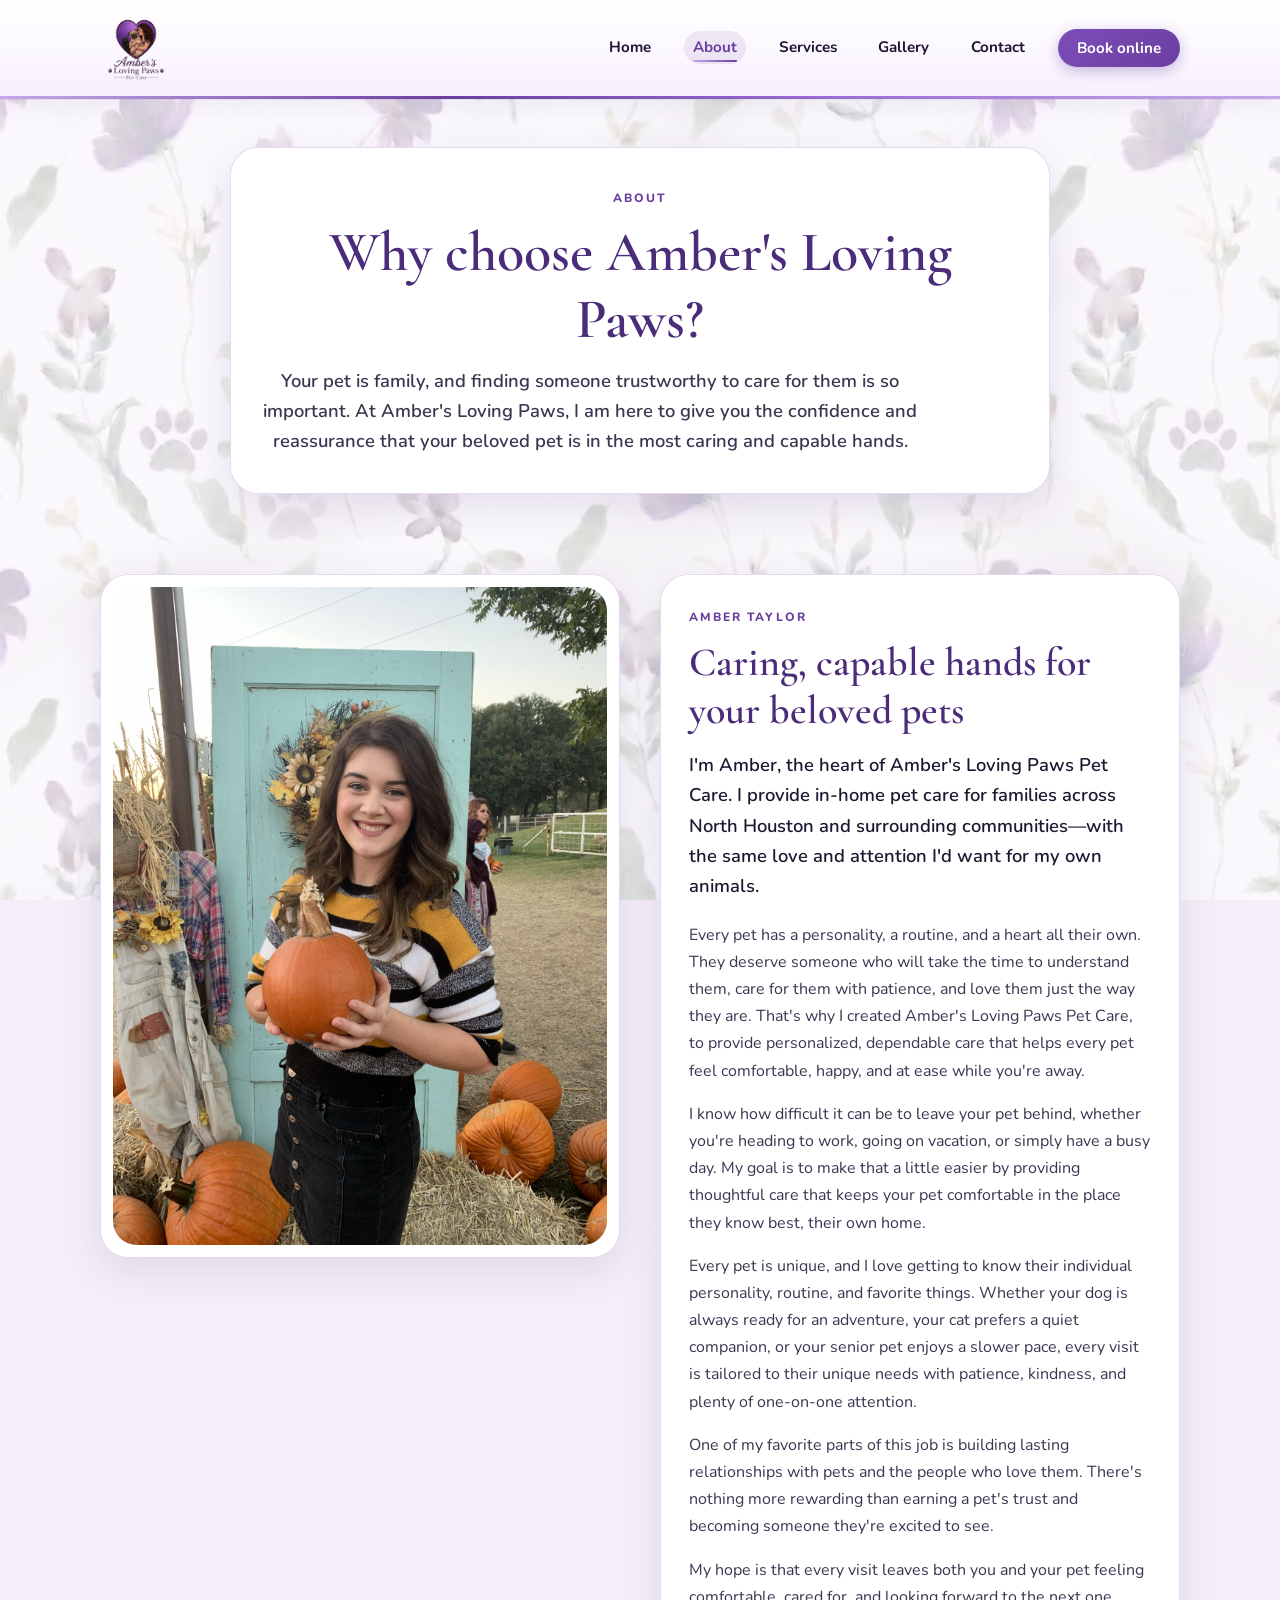
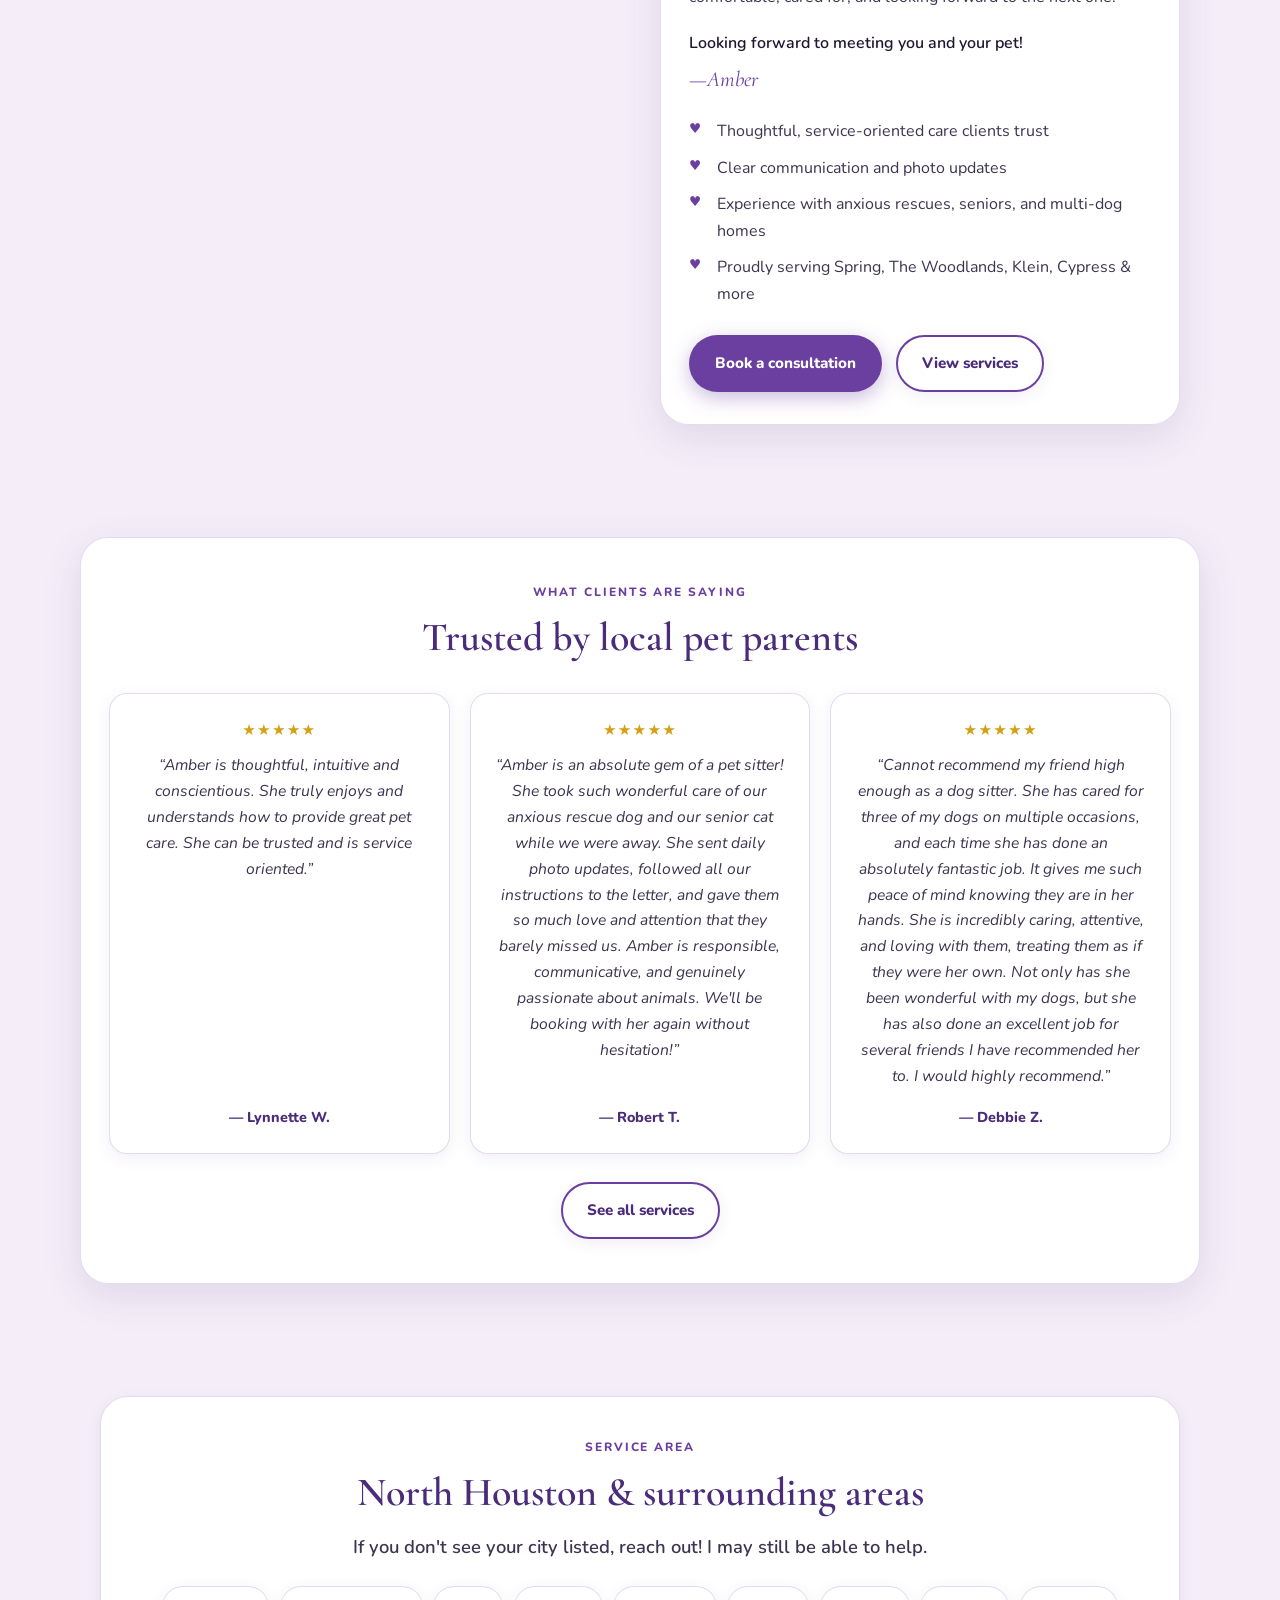
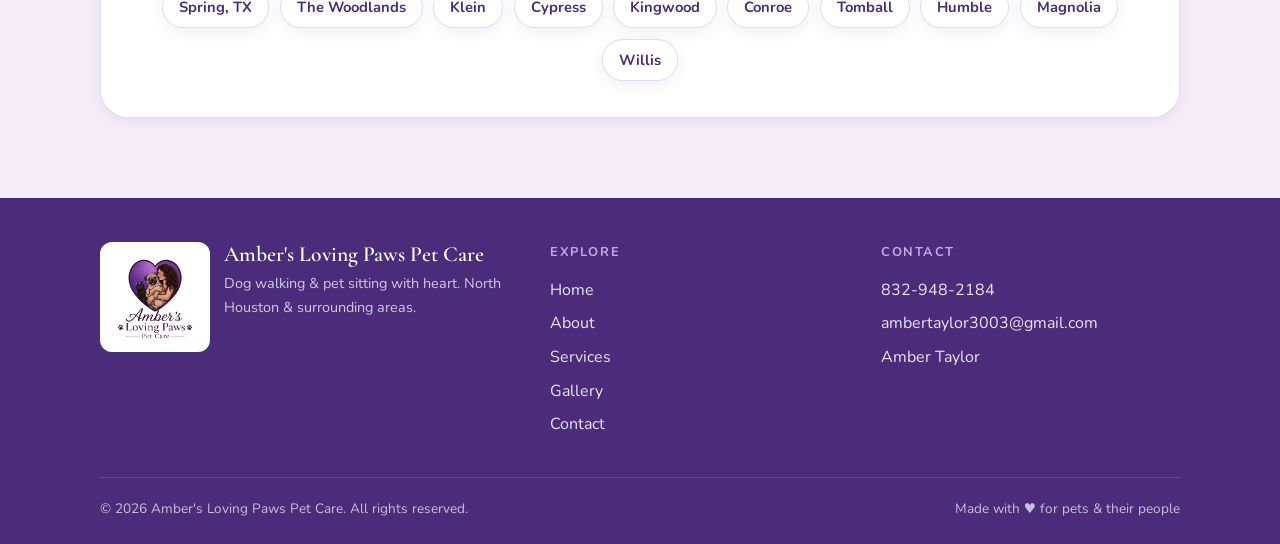
==== about.html @ 98b27b13 "move site to root" ====
<!DOCTYPE html>
<html lang="en">
  <head>
    <meta charset="UTF-8" />
    <meta name="viewport" content="width=device-width, initial-scale=1" />
    <title>About | Amber's Loving Paws Pet Care</title>
    <meta name="description" content="Meet Amber Taylor of Amber's Loving Paws Pet Care." />
    <link rel="preconnect" href="https://fonts.googleapis.com" />
    <link rel="preconnect" href="https://fonts.gstatic.com" crossorigin />
    <link href="https://fonts.googleapis.com/css2?family=Cormorant+Garamond:ital,wght@0,500;0,600;1,500&family=Nunito:wght@400;600;700;800&display=swap" rel="stylesheet" />
    <link rel="stylesheet" href="css/styles.css" />
    <link rel="icon" href="assets/logo-main.png" type="image/png" />
  </head>
  <body data-page="about">
    <div id="site-header"></div>
    <main id="page-root">
      <div class="container" style="padding:4rem 1rem;text-align:center">Loading…</div>
    </main>
    <div id="site-footer"></div>
    <script src="js/site-data.js"></script>
    <script src="js/site.js"></script>
  </body>
</html>
---- css/styles.css ----
/* Amber's Loving Paws — brand styles */
:root {
  --purple-deep: #4a2c7a;
  --purple: #6b3fa0;
  --purple-mid: #7c4db8;
  --purple-soft: #9b6dd4;
  --lilac: #c4a8e8;
  --lavender: #e8ddf5;
  --cream: #faf7fc;
  --white: #ffffff;
  --text: #1f1630;
  --text-muted: #3d3450;
  --border: rgba(107, 63, 160, 0.18);
  --shadow: 0 12px 40px rgba(74, 44, 122, 0.12);
  --shadow-sm: 0 4px 16px rgba(74, 44, 122, 0.08);
  --radius: 18px;
  --radius-lg: 28px;
  --font-display: "Cormorant Garamond", Georgia, serif;
  --font-body: "Nunito", system-ui, sans-serif;
  --max: 1120px;
  --header-h: 78px;
}

*,
*::before,
*::after {
  box-sizing: border-box;
  margin: 0;
  padding: 0;
}

html {
  scroll-behavior: smooth;
}

body {
  font-family: var(--font-body);
  color: var(--text);
  background-color: #f5eef8;
  background-image: url("../assets/floral-bg.jpg");
  background-size: cover;
  background-repeat: no-repeat;
  background-attachment: fixed;
  background-position: center center;
  line-height: 1.65;
  min-height: 100vh;
}

/* Strong white wash so purple type stays readable on floral */
body::before {
  content: "";
  position: fixed;
  inset: 0;
  background: rgba(255, 255, 255, 0.78);
  z-index: -1;
  pointer-events: none;
}

img {
  max-width: 100%;
  height: auto;
  display: block;
}

a {
  color: var(--purple);
  text-decoration: none;
  transition: color 0.2s ease;
}

a:hover {
  color: var(--purple-deep);
}

/* —— Header —— */
.site-header {
  position: sticky;
  top: 0;
  z-index: 100;
  background: linear-gradient(
    180deg,
    #ffffff 0%,
    #fbf7ff 55%,
    #f6effc 100%
  );
  border-bottom: none;
  box-shadow:
    0 1px 0 rgba(107, 63, 160, 0.08),
    0 8px 24px rgba(74, 44, 122, 0.07);
}

/* Soft purple accent line under header */
.site-header::after {
  content: "";
  display: block;
  height: 3px;
  background: linear-gradient(
    90deg,
    var(--lilac) 0%,
    var(--purple) 35%,
    var(--purple-soft) 65%,
    var(--lilac) 100%
  );
}

.header-inner {
  max-width: var(--max);
  margin: 0 auto;
  padding: 0.75rem 1.25rem;
  display: flex;
  align-items: center;
  justify-content: space-between;
  gap: 1rem;
  min-height: var(--header-h);
}

.logo-link {
  display: flex;
  align-items: center;
  gap: 0.75rem;
  color: var(--purple-deep);
  flex-shrink: 0;
}

.logo-link img,
.logo-header {
  width: auto;
  height: 72px;
  max-width: min(240px, 46vw);
  object-fit: contain;
  border-radius: 0;
  background: transparent;
  box-shadow: none;
}

.logo-text {
  display: none; /* full logo includes brand name */
}

.footer-brand img {
  width: auto !important;
  height: auto !important;
  max-width: 110px !important;
  max-height: 110px !important;
  border-radius: 12px !important;
  background: #ffffff !important;
  padding: 0.45rem !important;
  object-fit: contain;
}

.hero-card img {
  width: min(100%, 340px) !important;
  border-radius: 0 !important;
  background: transparent !important;
}

.logo-text strong {
  font-family: var(--font-display);
  font-size: 1.35rem;
  font-weight: 600;
  letter-spacing: 0.01em;
}

.logo-text span {
  font-size: 0.7rem;
  font-weight: 600;
  letter-spacing: 0.12em;
  text-transform: uppercase;
  color: var(--purple-soft);
}

.nav-toggle {
  display: none;
  background: none;
  border: 2px solid var(--purple);
  color: var(--purple);
  border-radius: 10px;
  padding: 0.4rem 0.65rem;
  font-size: 1.25rem;
  cursor: pointer;
  line-height: 1;
}

.nav-list {
  display: flex;
  align-items: center;
  gap: 0.25rem 1.5rem;
  list-style: none;
}

.nav-list a {
  font-weight: 700;
  font-size: 0.95rem;
  color: var(--text);
  padding: 0.4rem 0.55rem;
  position: relative;
  border-radius: 999px;
  transition: color 0.2s ease, background 0.2s ease;
}

.nav-list a:hover {
  color: var(--purple);
  background: rgba(107, 63, 160, 0.08);
}

.nav-list a.active {
  color: var(--purple);
  background: rgba(107, 63, 160, 0.1);
}

.nav-list a.active::after {
  content: "";
  position: absolute;
  left: 0.55rem;
  right: 0.55rem;
  bottom: 0.15rem;
  height: 2px;
  background: linear-gradient(90deg, var(--lilac), var(--purple));
  border-radius: 2px;
}

.nav-cta {
  background: linear-gradient(135deg, var(--purple-mid), var(--purple)) !important;
  color: var(--white) !important;
  padding: 0.55rem 1.2rem !important;
  border-radius: 999px;
  box-shadow: 0 4px 14px rgba(107, 63, 160, 0.35);
  transition: transform 0.15s ease, box-shadow 0.2s ease, background 0.2s ease !important;
}

.nav-cta:hover {
  background: linear-gradient(135deg, var(--purple), var(--purple-deep)) !important;
  color: var(--white) !important;
  transform: translateY(-1px);
  box-shadow: 0 6px 18px rgba(107, 63, 160, 0.4);
}

.nav-cta::after {
  display: none !important;
}

/* —— Layout —— */
main {
  overflow-x: hidden;
}

.container {
  max-width: var(--max);
  margin: 0 auto;
  padding: 0 1.25rem;
}

.section {
  padding: 4rem 0;
}

.section-tight {
  padding: 3rem 0;
}

.section-label {
  display: inline-block;
  font-size: 0.75rem;
  font-weight: 800;
  letter-spacing: 0.16em;
  text-transform: uppercase;
  color: var(--purple);
  margin-bottom: 0.65rem;
}

h1,
h2,
h3 {
  font-family: var(--font-display);
  font-weight: 600;
  line-height: 1.2;
  color: var(--purple-deep);
}

h1 {
  font-size: clamp(2.25rem, 5vw, 3.5rem);
}

h2 {
  font-size: clamp(1.85rem, 3.5vw, 2.5rem);
  margin-bottom: 1rem;
}

h3 {
  font-size: 1.4rem;
  margin-bottom: 0.5rem;
}

.lead {
  font-size: 1.15rem;
  color: var(--text-muted);
  max-width: 36em;
  font-weight: 600;
}

/* Solid white panels for any free-floating text */
.section > .container.text-center {
  background: #ffffff;
  border: 1px solid var(--border);
  border-radius: var(--radius-lg);
  padding: 2.5rem 1.75rem 2.75rem;
  box-shadow: var(--shadow);
}

.page-hero .container {
  background: #ffffff;
  border: 1px solid var(--border);
  border-radius: var(--radius-lg);
  padding: 2.25rem 1.75rem;
  box-shadow: var(--shadow);
  max-width: 820px;
}

.text-center {
  text-align: center;
}

.text-center .lead {
  margin-left: auto;
  margin-right: auto;
}

/* —— Buttons —— */
.btn {
  display: inline-flex;
  align-items: center;
  justify-content: center;
  gap: 0.45rem;
  font-family: var(--font-body);
  font-weight: 800;
  font-size: 0.95rem;
  padding: 0.85rem 1.5rem;
  border-radius: 999px;
  border: 2px solid transparent;
  cursor: pointer;
  transition: transform 0.15s ease, box-shadow 0.2s ease, background 0.2s ease;
  text-decoration: none;
}

.btn:hover {
  transform: translateY(-2px);
}

.btn-primary {
  background: var(--purple);
  color: var(--white);
  box-shadow: 0 6px 20px rgba(107, 63, 160, 0.35);
}

.btn-primary:hover {
  background: var(--purple-deep);
  color: var(--white);
}

.btn-secondary {
  background: #ffffff;
  color: var(--purple-deep);
  border-color: var(--purple);
  box-shadow: var(--shadow-sm);
}

.btn-secondary:hover {
  background: var(--lavender);
  color: var(--purple-deep);
}

.btn-row {
  display: flex;
  flex-wrap: wrap;
  gap: 0.85rem;
  margin-top: 1.75rem;
}

/* —— Hero —— */
.hero {
  padding: 3.5rem 0 4rem;
}

.hero-grid {
  display: grid;
  grid-template-columns: 1.05fr 0.95fr;
  gap: 2.5rem;
  align-items: center;
}

.hero-copy {
  background: #ffffff;
  border: 1px solid var(--border);
  border-radius: var(--radius-lg);
  padding: 2rem 2rem 2.15rem;
  box-shadow: var(--shadow);
}

.hero-badge {
  display: inline-flex;
  align-items: center;
  gap: 0.4rem;
  background: var(--lavender);
  color: var(--purple-deep);
  font-size: 0.8rem;
  font-weight: 800;
  letter-spacing: 0.06em;
  text-transform: uppercase;
  padding: 0.4rem 0.9rem;
  border-radius: 999px;
  margin-bottom: 1.1rem;
}

.hero h1 {
  margin-bottom: 1rem;
  color: var(--purple-deep);
}

.hero h1 em {
  font-style: italic;
  color: var(--purple);
}

.hero-copy .lead {
  color: var(--text);
}

.hero-card {
  background: #ffffff;
  border: 1px solid var(--border);
  border-radius: var(--radius-lg);
  padding: 1.25rem;
  box-shadow: var(--shadow);
  text-align: center;
}

.hero-card img {
  width: min(100%, 340px);
  margin: 0 auto;
  border-radius: 0;
  background: transparent;
}

.hero-card p {
  margin-top: 1rem;
  font-family: var(--font-display);
  font-size: 1.25rem;
  color: var(--purple);
  font-weight: 600;
}

/* —— Cards / grid —— */
.card-grid {
  display: grid;
  grid-template-columns: repeat(3, 1fr);
  gap: 1.5rem;
  margin-top: 2.25rem;
}

.card {
  background: #ffffff;
  border: 1px solid var(--border);
  border-radius: var(--radius);
  padding: 1.75rem 1.5rem;
  box-shadow: var(--shadow-sm);
  transition: transform 0.2s ease, box-shadow 0.2s ease;
}

.card:hover {
  transform: translateY(-4px);
  box-shadow: var(--shadow);
}

.card-icon {
  width: 52px;
  height: 52px;
  border-radius: 14px;
  background: var(--lavender);
  color: var(--purple);
  display: flex;
  align-items: center;
  justify-content: center;
  font-size: 1.5rem;
  margin-bottom: 1rem;
}

.card p {
  color: var(--text-muted);
  font-size: 0.98rem;
}

/* —— About band —— */
.split {
  display: grid;
  grid-template-columns: 1fr 1fr;
  gap: 2.5rem;
  align-items: center;
}

.split-visual {
  background: #ffffff;
  border-radius: var(--radius-lg);
  border: 1px solid var(--border);
  padding: 1.5rem;
  box-shadow: var(--shadow);
  text-align: center;
}

.split-visual img {
  max-width: 320px;
  margin: 0 auto;
}

.about-split {
  align-items: start;
}

.about-visual {
  padding: 0.75rem;
  overflow: hidden;
  position: sticky;
  top: 1.25rem;
}

.about-visual img {
  max-width: 100%;
  width: 100%;
  height: auto;
  display: block;
  border-radius: calc(var(--radius-lg) - 4px);
  object-fit: cover;
  aspect-ratio: 3 / 4;
}

.about-photo-wrap {
  display: none;
  margin: 0 0 1.25rem;
  border-radius: var(--radius-lg);
  overflow: hidden;
  border: 1px solid var(--border);
  box-shadow: var(--shadow-sm);
}

.about-photo {
  display: block;
  width: 100%;
  max-width: 420px;
  margin: 0 auto;
  height: auto;
  object-fit: cover;
  aspect-ratio: 3 / 4;
}

@media (max-width: 900px) {
  .about-visual {
    display: none;
    position: static;
  }

  .about-photo-wrap {
    display: block;
  }
}

.split-content {
  background: #ffffff;
  border: 1px solid var(--border);
  border-radius: var(--radius-lg);
  padding: 1.75rem 1.75rem 2rem;
  box-shadow: var(--shadow);
}

.split-content .lead {
  margin-bottom: 1.25rem;
  color: var(--text);
  font-weight: 600;
}

.about-story {
  margin: 0 0 1.25rem;
}

.about-story-p {
  margin: 0 0 1rem;
  color: var(--text-muted);
  line-height: 1.7;
}

.about-signoff {
  margin: 1.25rem 0 0.35rem;
  color: var(--text);
  font-weight: 600;
  line-height: 1.6;
}

.about-signature {
  margin: 0;
  font-family: var(--font-display);
  font-size: 1.35rem;
  font-style: italic;
  color: var(--purple);
}

.checklist {
  list-style: none;
  margin: 1.25rem 0 0;
}

.checklist li {
  position: relative;
  padding-left: 1.75rem;
  margin-bottom: 0.65rem;
  color: var(--text-muted);
}

.checklist li::before {
  content: "♥";
  position: absolute;
  left: 0;
  color: var(--purple);
  font-size: 0.85rem;
}

/* —— Services detail —— */
.service-list {
  display: grid;
  gap: 1.25rem;
  margin-top: 2rem;
}

.service-item {
  display: grid;
  grid-template-columns: auto 1fr auto;
  gap: 1.25rem;
  align-items: start;
  background: #ffffff;
  border: 1px solid var(--border);
  border-radius: var(--radius);
  padding: 1.5rem;
  box-shadow: var(--shadow-sm);
}

.service-item .num {
  width: 42px;
  height: 42px;
  border-radius: 50%;
  background: var(--purple);
  color: white;
  font-weight: 800;
  display: flex;
  align-items: center;
  justify-content: center;
  flex-shrink: 0;
}

.service-item p {
  color: var(--text-muted);
  margin-top: 0.25rem;
}

.service-tag {
  font-size: 0.75rem;
  font-weight: 800;
  text-transform: uppercase;
  letter-spacing: 0.08em;
  color: var(--purple);
  background: var(--lavender);
  padding: 0.35rem 0.7rem;
  border-radius: 999px;
  white-space: nowrap;
}

/* —— CTA band —— */
.cta-band {
  margin: 1rem 0 0;
  background: linear-gradient(135deg, var(--purple-deep), var(--purple-mid));
  color: white;
  border-radius: var(--radius-lg);
  padding: 2.75rem 2rem;
  text-align: center;
  box-shadow: var(--shadow);
}

.cta-band h2 {
  color: white;
  margin-bottom: 0.75rem;
}

.cta-band p {
  opacity: 0.92;
  max-width: 32em;
  margin: 0 auto 1.5rem;
}

.cta-band .btn-primary {
  background: white;
  color: var(--purple-deep);
  box-shadow: none;
}

.cta-band .btn-primary:hover {
  background: var(--lavender);
  color: var(--purple-deep);
}

.cta-band .btn-secondary {
  background: transparent;
  color: white;
  border-color: rgba(255, 255, 255, 0.7);
}

.cta-band .btn-secondary:hover {
  background: rgba(255, 255, 255, 0.12);
  color: white;
}

.cta-band .btn-row {
  justify-content: center;
}

/* —— Contact —— */
.contact-grid {
  display: grid;
  grid-template-columns: 1fr 1.1fr;
  gap: 2rem;
  margin-top: 2rem;
}

.contact-card {
  background: #ffffff;
  border: 1px solid var(--border);
  border-radius: var(--radius);
  padding: 1.75rem;
  box-shadow: var(--shadow-sm);
}

.contact-card h3 {
  margin-bottom: 1rem;
}

.contact-line {
  display: flex;
  gap: 0.85rem;
  align-items: flex-start;
  margin-bottom: 1.15rem;
}

.contact-line .icon {
  width: 40px;
  height: 40px;
  border-radius: 12px;
  background: var(--lavender);
  display: flex;
  align-items: center;
  justify-content: center;
  flex-shrink: 0;
  font-size: 1.1rem;
}

.contact-line strong {
  display: block;
  font-size: 0.8rem;
  text-transform: uppercase;
  letter-spacing: 0.08em;
  color: var(--purple);
  margin-bottom: 0.15rem;
}

.contact-line a,
.contact-line span {
  color: var(--text);
  font-weight: 600;
  word-break: break-word;
}

.contact-form label {
  display: block;
  font-weight: 700;
  font-size: 0.9rem;
  margin-bottom: 0.35rem;
  color: var(--purple-deep);
}

.contact-form .field {
  margin-bottom: 1rem;
}

.contact-form input,
.contact-form select,
.contact-form textarea {
  width: 100%;
  font-family: var(--font-body);
  font-size: 1rem;
  padding: 0.75rem 0.9rem;
  border: 1.5px solid var(--border);
  border-radius: 12px;
  background: var(--white);
  color: var(--text);
  transition: border-color 0.2s ease, box-shadow 0.2s ease;
}

.contact-form input:focus,
.contact-form select:focus,
.contact-form textarea:focus {
  outline: none;
  border-color: var(--purple);
  box-shadow: 0 0 0 3px rgba(107, 63, 160, 0.15);
}

.contact-form textarea {
  min-height: 130px;
  resize: vertical;
}

.form-note {
  font-size: 0.85rem;
  color: var(--text-muted);
  margin-top: 0.75rem;
}

.form-success {
  display: none;
  background: var(--lavender);
  border: 1px solid var(--border);
  border-radius: 12px;
  padding: 1rem;
  margin-top: 1rem;
  color: var(--purple-deep);
  font-weight: 600;
}

.form-success.show {
  display: block;
}

/* —— Page hero (inner pages) —— */
.page-hero {
  padding: 3rem 0 2rem;
  text-align: center;
}

.page-hero .lead {
  margin-top: 0.75rem;
}

/* —— Footer —— */
.site-footer {
  margin-top: 2rem;
  background: var(--purple-deep);
  color: rgba(255, 255, 255, 0.88);
  padding: 2.75rem 0 1.5rem;
}

.footer-grid {
  display: grid;
  grid-template-columns: 1.4fr 1fr 1fr;
  gap: 2rem;
  margin-bottom: 2rem;
}

.footer-brand {
  display: flex;
  gap: 0.85rem;
  align-items: flex-start;
}

.footer-brand img {
  width: auto;
  height: auto;
  max-width: 110px;
  max-height: 110px;
  border-radius: 12px;
  background: #ffffff;
  padding: 0.45rem;
  object-fit: contain;
}

.footer-brand h3 {
  color: white;
  font-size: 1.35rem;
  margin-bottom: 0.25rem;
}

.footer-brand p {
  font-size: 0.9rem;
  opacity: 0.85;
}

.site-footer h4 {
  font-family: var(--font-body);
  font-size: 0.8rem;
  text-transform: uppercase;
  letter-spacing: 0.12em;
  margin-bottom: 0.85rem;
  color: var(--lilac);
}

.site-footer ul {
  list-style: none;
}

.site-footer li {
  margin-bottom: 0.45rem;
}

.site-footer a {
  color: rgba(255, 255, 255, 0.88);
}

.site-footer a:hover {
  color: white;
}

.footer-bottom {
  border-top: 1px solid rgba(255, 255, 255, 0.15);
  padding-top: 1.25rem;
  display: flex;
  flex-wrap: wrap;
  justify-content: space-between;
  gap: 0.75rem;
  font-size: 0.85rem;
  opacity: 0.8;
}

/* —— Responsive —— */
@media (max-width: 900px) {
  .hero-grid,
  .split,
  .contact-grid,
  .footer-grid {
    grid-template-columns: 1fr;
  }

  .card-grid {
    grid-template-columns: 1fr;
  }

  .service-item {
    grid-template-columns: auto 1fr;
  }

  .service-tag {
    grid-column: 2;
  }

  .nav-toggle {
    display: block;
  }

  .nav-list {
    display: none;
    position: absolute;
    top: 100%;
    left: 0;
    right: 0;
    background: white;
    flex-direction: column;
    align-items: stretch;
    padding: 1rem 1.25rem 1.25rem;
    border-bottom: 1px solid var(--border);
    box-shadow: var(--shadow);
    gap: 0.25rem;
  }

  .nav-list.open {
    display: flex;
  }

  .nav-list a {
    padding: 0.75rem 0.5rem;
  }

  .nav-cta {
    text-align: center;
    margin-top: 0.35rem;
  }

  .site-header {
    position: sticky;
  }

  .header-inner {
    position: relative;
  }
}

@media (max-width: 520px) {
  .btn-row {
    flex-direction: column;
  }

  .btn {
    width: 100%;
  }

  .logo-text strong {
    font-size: 1.1rem;
  }
}

/* —— Pricing grid —— */
.price-grid {
  display: grid;
  grid-template-columns: repeat(auto-fill, minmax(240px, 1fr));
  gap: 1.25rem;
  margin-top: 2rem;
}

.price-grid-featured {
  grid-template-columns: repeat(4, 1fr);
  gap: 1.15rem;
}

@media (max-width: 1000px) {
  .price-grid-featured {
    grid-template-columns: repeat(2, 1fr);
  }
}

@media (max-width: 560px) {
  .price-grid-featured {
    grid-template-columns: 1fr;
  }
}

.price-card {
  background: #ffffff;
  border: 1px solid var(--border);
  border-radius: var(--radius);
  padding: 0 0 1.35rem;
  overflow: hidden;
  box-shadow: var(--shadow-sm);
  text-align: center;
  display: flex;
  flex-direction: column;
  gap: 0.45rem;
  transition: transform 0.2s ease, box-shadow 0.2s ease;
}

.price-card .service-photo {
  width: 100%;
  aspect-ratio: 4 / 3;
  object-fit: cover;
  display: block;
  background: var(--lavender);
}

.price-card-compact .service-photo {
  aspect-ratio: 16 / 10;
}

.price-card .emoji {
  display: none;
}

.price-card h3,
.price-card .price-block,
.price-card p,
.price-card .btn,
.price-card .service-chip {
  margin-left: 1.15rem;
  margin-right: 1.15rem;
}

.price-card:hover {
  transform: translateY(-4px);
  box-shadow: var(--shadow);
}

.price-card h3 {
  font-size: 1.2rem;
  margin: 0.95rem 1.15rem 0;
}

.price-card-compact h3 {
  font-size: 1.1rem;
}

/* Stacked price hierarchy: note → amount → unit */
.price-block {
  display: flex;
  flex-direction: column;
  align-items: center;
  gap: 0.1rem;
  margin: 0.15rem 1.15rem 0.25rem;
  line-height: 1.2;
}

.price-prefix {
  font-family: var(--font-body);
  font-size: 0.72rem;
  font-weight: 800;
  letter-spacing: 0.08em;
  text-transform: uppercase;
  color: var(--purple-soft);
}

.price-amount {
  font-family: var(--font-display);
  font-size: 2rem;
  font-weight: 600;
  color: var(--purple);
}

.price-block-solo .price-amount {
  font-size: 1.45rem;
  color: var(--purple-deep);
}

.price-unit {
  font-family: var(--font-body);
  font-size: 0.85rem;
  font-weight: 700;
  color: var(--text-muted);
}

.service-chip {
  display: inline-block;
  align-self: center;
  background: var(--lavender);
  color: var(--purple-deep);
  font-size: 0.72rem;
  font-weight: 800;
  letter-spacing: 0.04em;
  text-transform: uppercase;
  padding: 0.3rem 0.65rem;
  border-radius: 999px;
  margin-top: 0.15rem;
}

.price-card p {
  color: var(--text-muted);
  font-size: 0.9rem;
  flex-grow: 1;
  line-height: 1.55;
}

.price-card-compact p {
  font-size: 0.88rem;
  display: -webkit-box;
  -webkit-line-clamp: 3;
  -webkit-box-orient: vertical;
  overflow: hidden;
}

.price-card .btn {
  margin-top: 0.5rem;
  align-self: center;
}

.price-card-compact .btn {
  padding: 0.65rem 1.15rem;
  font-size: 0.88rem;
}

.price-card-detail p {
  font-size: 0.95rem;
  text-align: left;
}

/* �� Locations �� */
.city-grid {
  display: flex;
  flex-wrap: wrap;
  gap: 0.65rem;
  margin-top: 1.5rem;
  justify-content: center;
}

.city-chip {
  background: var(--white);
  border: 1.5px solid var(--border);
  color: var(--purple-deep);
  font-weight: 700;
  font-size: 0.92rem;
  padding: 0.5rem 1rem;
  border-radius: 999px;
  box-shadow: var(--shadow-sm);
}

.area-banner {
  background: #ffffff;
  border: 1px solid var(--border);
  border-radius: var(--radius-lg);
  padding: 2.25rem 1.75rem;
  box-shadow: var(--shadow-sm);
  text-align: center;
}

/* �� Process �� */
.process-grid {
  display: grid;
  grid-template-columns: repeat(5, 1fr);
  gap: 1.25rem;
  margin-top: 2rem;
}

.process-step {
  background: #ffffff;
  border: 1px solid var(--border);
  border-radius: var(--radius);
  padding: 1.5rem 1.15rem;
  box-shadow: var(--shadow-sm);
  position: relative;
}

.process-step .step-num {
  font-family: var(--font-display);
  font-size: 2rem;
  font-weight: 600;
  color: var(--lilac);
  line-height: 1;
  margin-bottom: 0.65rem;
}

/* �� Testimonials �� */
.review-grid {
  display: grid;
  grid-template-columns: repeat(3, 1fr);
  gap: 1.25rem;
  margin-top: 2rem;
}

.review-card {
  background: #ffffff;
  border: 1px solid var(--border);
  border-radius: var(--radius);
  padding: 1.5rem;
  box-shadow: var(--shadow-sm);
  display: flex;
  flex-direction: column;
}

.review-card blockquote {
  font-size: 0.98rem;
  color: var(--text-muted);
  font-style: italic;
  flex-grow: 1;
  margin-bottom: 1rem;
  quotes: none;
}

.review-card cite {
  font-style: normal;
  font-weight: 800;
  color: var(--purple-deep);
  font-size: 0.9rem;
}

.review-card .stars {
  color: #d4a017;
  letter-spacing: 0.08em;
  margin-bottom: 0.65rem;
  font-size: 0.95rem;
}

/* �� Gallery placeholders �� */
.gallery-grid {
  display: grid;
  grid-template-columns: repeat(3, 1fr);
  gap: 1rem;
  margin-top: 2rem;
}

.gallery-tile {
  aspect-ratio: 1;
  border-radius: var(--radius);
  background: linear-gradient(145deg, var(--lavender), var(--white));
  border: 1px solid var(--border);
  display: flex;
  align-items: center;
  justify-content: center;
  color: var(--purple);
  font-weight: 700;
  text-align: center;
  padding: 1rem;
  box-shadow: var(--shadow-sm);
  overflow: hidden;
}

.gallery-tile-photo {
  padding: 0;
  background: #ffffff;
}

.gallery-tile-photo img {
  width: 100%;
  height: 100%;
  object-fit: cover;
  display: block;
}

.blog-list {
  display: grid;
  gap: 1.25rem;
  margin-top: 2rem;
  max-width: 720px;
  margin-left: auto;
  margin-right: auto;
}

.blog-card {
  background: #ffffff;
  border: 1px solid var(--border);
  border-radius: var(--radius);
  padding: 1.5rem;
  box-shadow: var(--shadow-sm);
}

.blog-card .meta {
  font-size: 0.8rem;
  font-weight: 700;
  letter-spacing: 0.08em;
  text-transform: uppercase;
  color: var(--purple-soft);
  margin-bottom: 0.4rem;
}

@media (max-width: 900px) {
  .process-grid,
  .review-grid,
  .gallery-grid {
    grid-template-columns: 1fr;
  }
}

@media (min-width: 601px) and (max-width: 900px) {
  .review-grid,
  .gallery-grid {
    grid-template-columns: 1fr 1fr;
  }
  .process-grid {
    grid-template-columns: 1fr 1fr;
  }
}

@media (min-width: 901px) and (max-width: 1100px) {
  .process-grid {
    grid-template-columns: repeat(3, 1fr);
  }
}
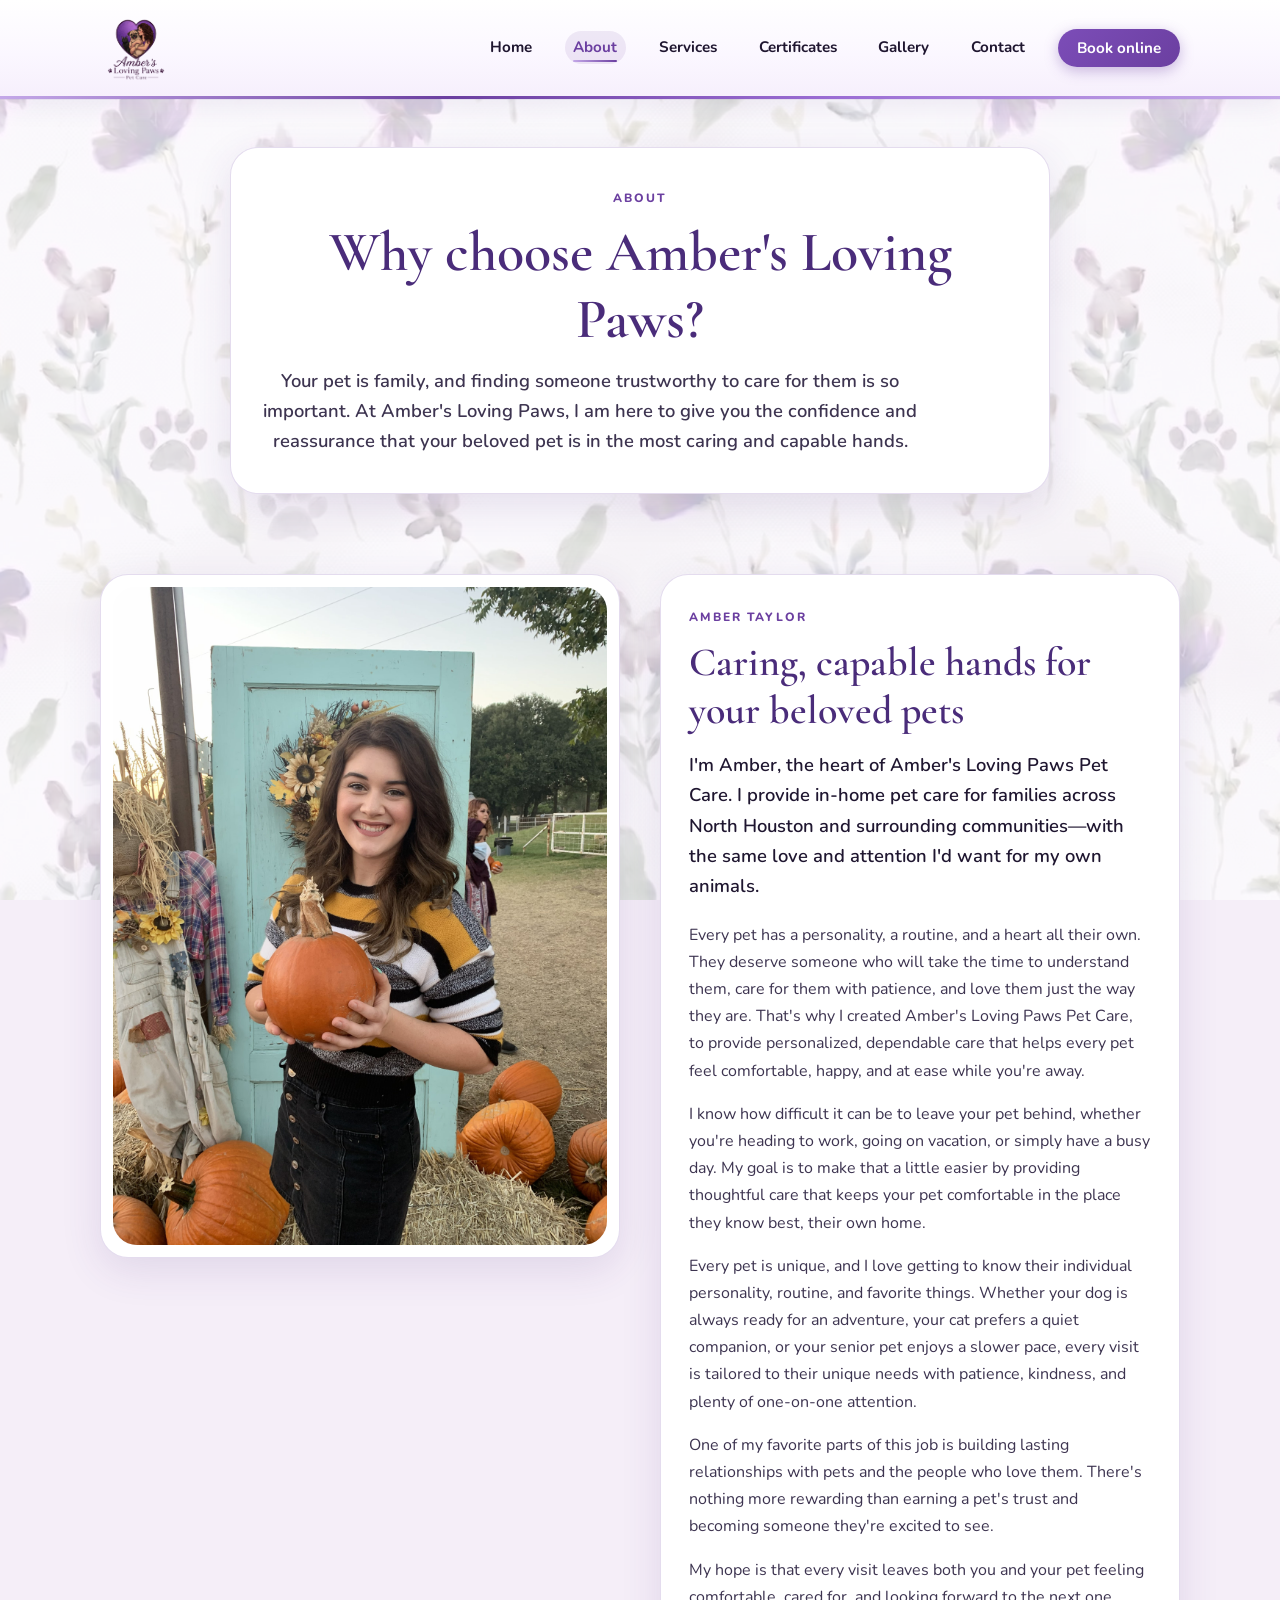
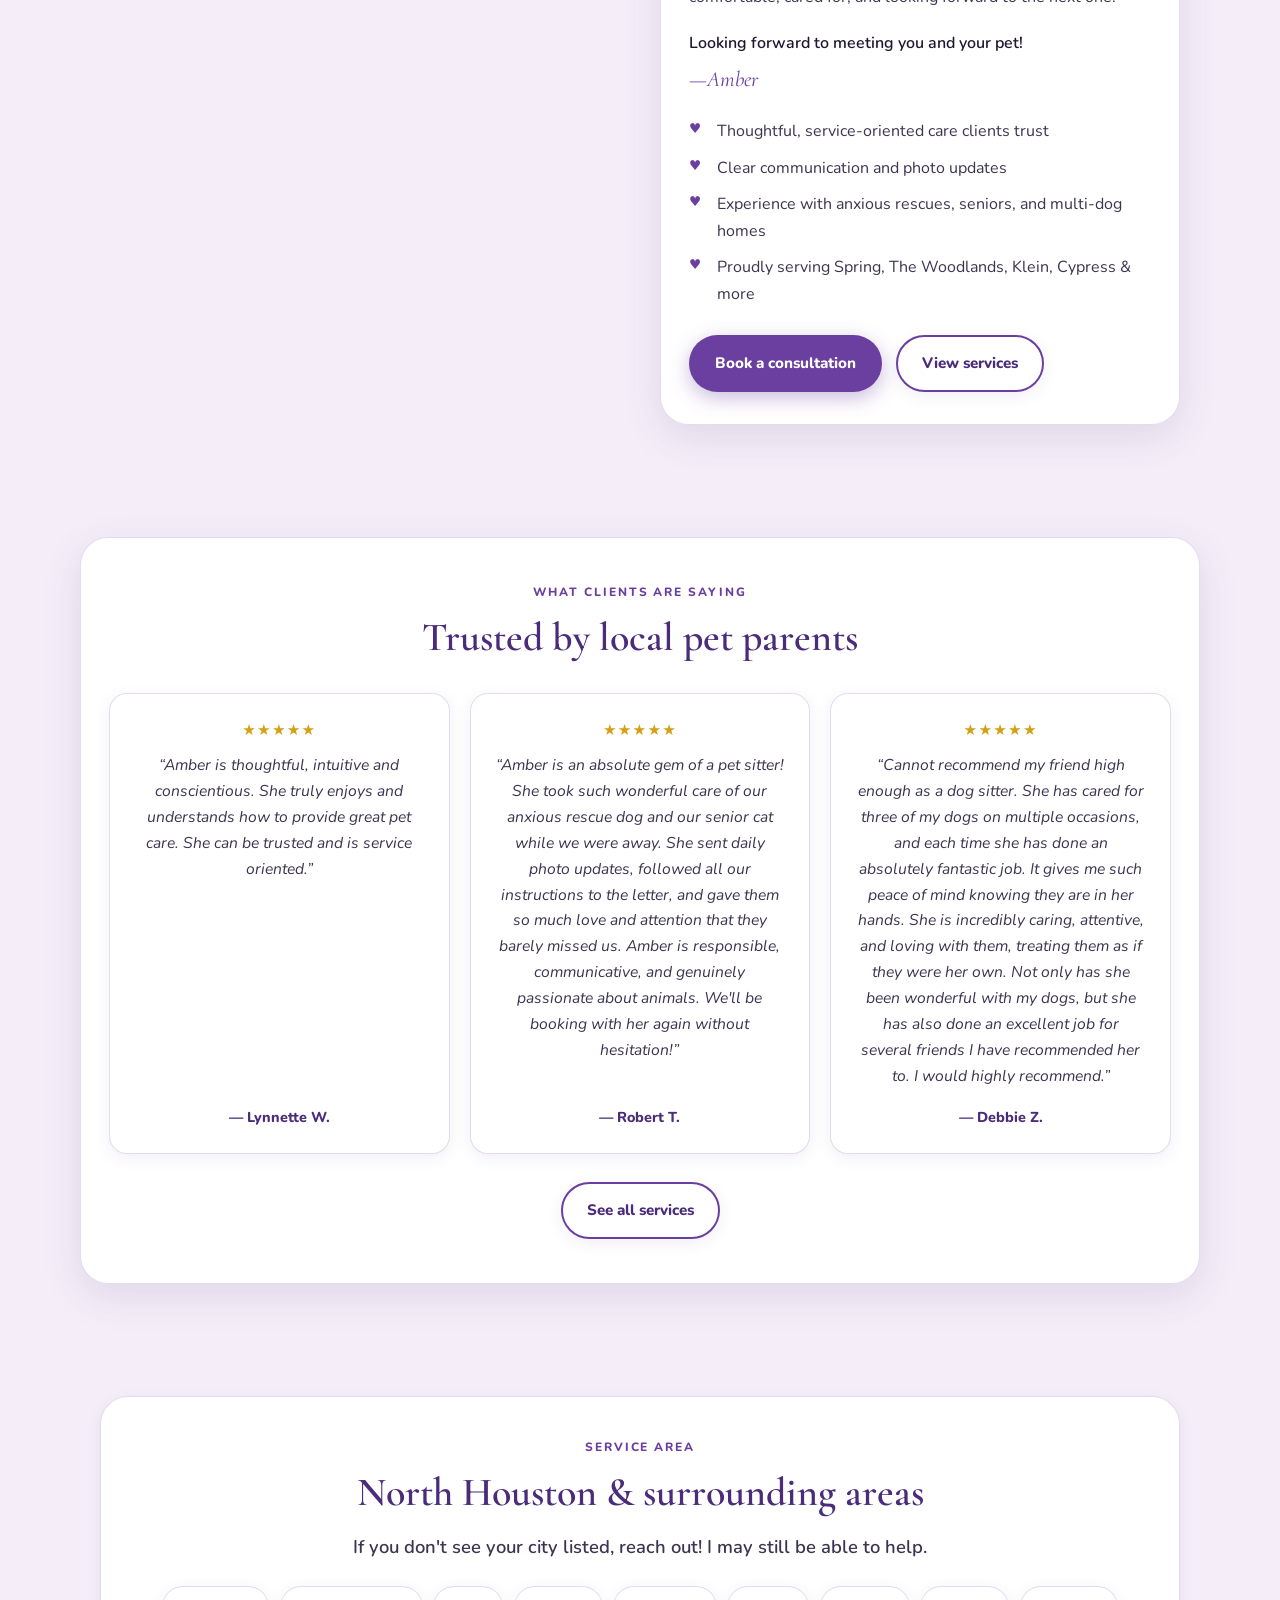
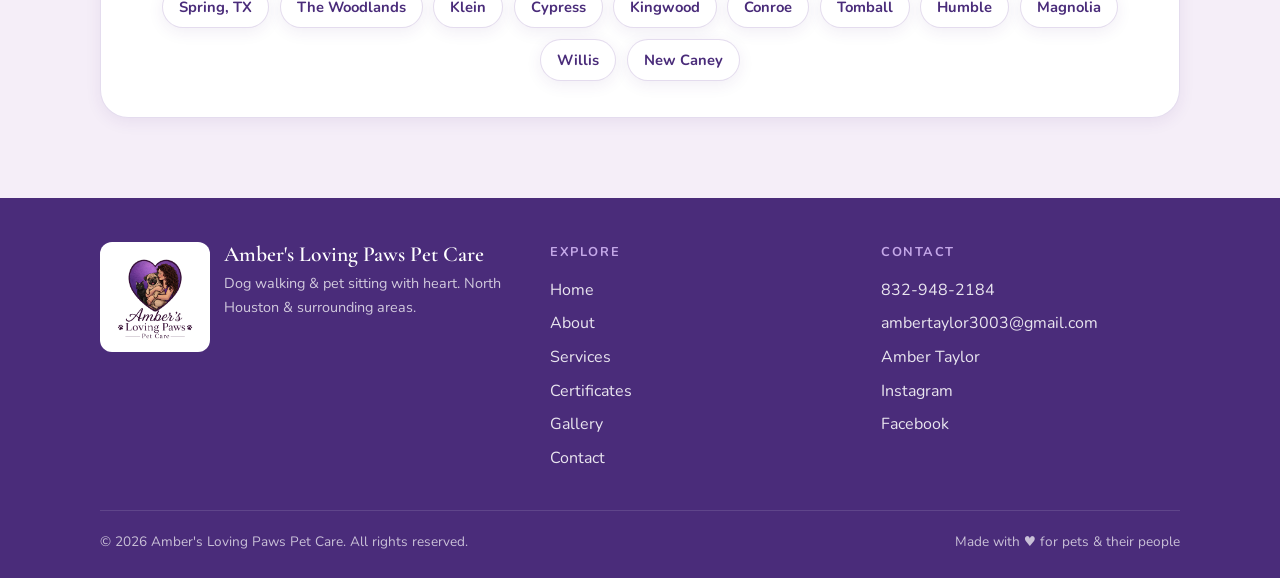
==== commit 7dd0fa6a: "Homepage offer, trust points, weekly walks section, link previews - Hero: one-line offer and four tr" ====
--- a/about.html
+++ b/about.html
@@ -5,6 +5,14 @@
     <meta name="viewport" content="width=device-width, initial-scale=1" />
     <title>About | Amber's Loving Paws Pet Care</title>
     <meta name="description" content="Meet Amber Taylor of Amber's Loving Paws Pet Care." />
+    <link rel="canonical" href="https://amberslovingpawspetcare.com/about.html" />
+    <meta property="og:type" content="website" />
+    <meta property="og:site_name" content="Amber's Loving Paws Pet Care" />
+    <meta property="og:title" content="About | Amber's Loving Paws Pet Care" />
+    <meta property="og:description" content="Meet Amber Taylor of Amber's Loving Paws Pet Care." />
+    <meta property="og:url" content="https://amberslovingpawspetcare.com/about.html" />
+    <meta property="og:image" content="https://amberslovingpawspetcare.com/assets/logo-main.png" />
+    <meta name="twitter:card" content="summary" />
     <link rel="preconnect" href="https://fonts.googleapis.com" />
     <link rel="preconnect" href="https://fonts.gstatic.com" crossorigin />
     <link href="https://fonts.googleapis.com/css2?family=Cormorant+Garamond:ital,wght@0,500;0,600;1,500&family=Nunito:wght@400;600;700;800&display=swap" rel="stylesheet" />
--- a/css/styles.css
+++ b/css/styles.css
@@ -1339,3 +1339,321 @@
     grid-template-columns: repeat(3, 1fr);
   }
 }
+
+/* —— Training & Certificates —— */
+.cert-grid {
+  display: grid;
+  grid-template-columns: repeat(2, 1fr);
+  gap: 1.5rem;
+  margin-top: 2rem;
+  text-align: left;
+}
+
+.cert-card {
+  background: #ffffff;
+  border: 1px solid var(--border);
+  border-radius: var(--radius);
+  box-shadow: var(--shadow-sm);
+  overflow: hidden;
+  display: flex;
+  flex-direction: column;
+  transition: transform 0.2s ease, box-shadow 0.2s ease;
+}
+
+.cert-card:hover {
+  transform: translateY(-4px);
+  box-shadow: var(--shadow);
+}
+
+.cert-preview {
+  position: relative;
+  display: block;
+  width: 100%;
+  padding: 1rem;
+  border: 0;
+  border-bottom: 1px solid var(--border);
+  background: linear-gradient(145deg, var(--lavender), var(--cream));
+  cursor: zoom-in;
+  font: inherit;
+}
+
+.cert-preview img {
+  width: 100%;
+  aspect-ratio: 4 / 3;
+  object-fit: contain;
+  background: #ffffff;
+  border-radius: 10px;
+  border: 1px solid var(--border);
+  box-shadow: var(--shadow-sm);
+}
+
+.cert-zoom {
+  position: absolute;
+  right: 1.6rem;
+  bottom: 1.6rem;
+  background: rgba(74, 44, 122, 0.92);
+  color: #ffffff;
+  font-size: 0.78rem;
+  font-weight: 800;
+  padding: 0.35rem 0.75rem;
+  border-radius: 999px;
+  opacity: 0;
+  transform: translateY(4px);
+  transition: opacity 0.2s ease, transform 0.2s ease;
+}
+
+.cert-preview:hover .cert-zoom,
+.cert-preview:focus-visible .cert-zoom {
+  opacity: 1;
+  transform: none;
+}
+
+.cert-preview:focus-visible,
+.cert-lightbox-close:focus-visible {
+  outline: 3px solid var(--purple-soft);
+  outline-offset: 2px;
+}
+
+.cert-body {
+  padding: 1.35rem 1.5rem 1.6rem;
+  display: flex;
+  flex-direction: column;
+  flex-grow: 1;
+}
+
+.cert-type {
+  align-self: flex-start;
+  background: var(--lavender);
+  color: var(--purple-deep);
+  font-size: 0.72rem;
+  font-weight: 800;
+  letter-spacing: 0.08em;
+  text-transform: uppercase;
+  padding: 0.3rem 0.7rem;
+  border-radius: 999px;
+  margin-bottom: 0.6rem;
+}
+
+.cert-issuer {
+  display: flex;
+  align-items: center;
+  gap: 0.6rem;
+  font-weight: 800;
+  color: var(--purple);
+  margin-bottom: 0.6rem;
+}
+
+.cert-logo {
+  width: 40px;
+  height: 40px;
+  object-fit: contain;
+  border-radius: 8px;
+  flex-shrink: 0;
+}
+
+.cert-body > p:not(.cert-issuer) {
+  color: var(--text-muted);
+  font-size: 0.95rem;
+}
+
+.cert-meta {
+  list-style: none;
+  display: grid;
+  gap: 0.4rem;
+  margin: 1rem 0 0;
+  padding-top: 1rem;
+  border-top: 1px solid var(--border);
+}
+
+.cert-meta li {
+  display: flex;
+  justify-content: space-between;
+  gap: 1rem;
+  font-size: 0.9rem;
+}
+
+.cert-meta span {
+  font-size: 0.75rem;
+  font-weight: 800;
+  letter-spacing: 0.08em;
+  text-transform: uppercase;
+  color: var(--purple);
+}
+
+.cert-meta strong {
+  color: var(--text);
+  font-weight: 700;
+  text-align: right;
+}
+
+.cert-actions {
+  margin-top: auto;
+  padding-top: 1.25rem;
+}
+
+.cert-actions .btn {
+  padding: 0.65rem 1.1rem;
+  font-size: 0.88rem;
+}
+
+.cert-lightbox {
+  position: fixed;
+  inset: 0;
+  z-index: 300;
+  display: none;
+  align-items: center;
+  justify-content: center;
+  padding: 1.25rem;
+  background: rgba(31, 22, 48, 0.82);
+}
+
+.cert-lightbox.open {
+  display: flex;
+}
+
+.cert-lightbox figure {
+  max-width: min(1100px, 100%);
+  max-height: 100%;
+  margin: 0;
+  display: flex;
+  flex-direction: column;
+  align-items: center;
+  gap: 0.75rem;
+}
+
+.cert-lightbox-img {
+  max-width: 100%;
+  max-height: calc(100vh - 7rem);
+  object-fit: contain;
+  background: #ffffff;
+  border-radius: 12px;
+  box-shadow: 0 20px 60px rgba(0, 0, 0, 0.45);
+}
+
+.cert-lightbox-cap {
+  color: #ffffff;
+  font-weight: 700;
+  text-align: center;
+}
+
+.cert-lightbox-close {
+  position: absolute;
+  top: 1rem;
+  right: 1rem;
+  width: 44px;
+  height: 44px;
+  border-radius: 50%;
+  border: 0;
+  background: #ffffff;
+  color: var(--purple-deep);
+  font-size: 1.75rem;
+  line-height: 1;
+  cursor: pointer;
+  box-shadow: var(--shadow);
+}
+
+body.lightbox-open {
+  overflow: hidden;
+}
+
+@media (max-width: 900px) {
+  .cert-grid {
+    grid-template-columns: 1fr;
+  }
+
+  .cert-zoom {
+    opacity: 1;
+    transform: none;
+  }
+}
+
+@media (max-width: 520px) {
+  .cert-actions .btn {
+    width: 100%;
+  }
+}
+
+/* —— Hero offer + trust points —— */
+.hero-offer {
+  margin: -0.35rem 0 0.85rem;
+  font-weight: 800;
+  font-size: 1.08rem;
+  color: var(--purple);
+}
+
+.trust-list {
+  list-style: none;
+  margin: 1.35rem 0 0;
+  display: grid;
+  grid-template-columns: 1fr 1fr;
+  gap: 0.45rem 1rem;
+  font-size: 0.9rem;
+  font-weight: 700;
+  color: var(--purple-deep);
+}
+
+.trust-list li {
+  position: relative;
+  padding-left: 1.4rem;
+}
+
+.trust-list li::before {
+  content: "✓";
+  position: absolute;
+  left: 0;
+  color: var(--purple);
+  font-weight: 800;
+}
+
+.trust-list a {
+  color: inherit;
+  text-decoration: underline;
+  text-underline-offset: 2px;
+}
+
+/* —— Weekly walks —— */
+.weekly-list {
+  display: inline-block;
+  text-align: left;
+}
+
+.weekly-list li {
+  color: var(--text);
+  font-weight: 600;
+}
+
+/* —— Contact extras —— */
+.contact-social {
+  list-style: none;
+  display: flex;
+  flex-wrap: wrap;
+  gap: 0.35rem 1rem;
+  margin: 0;
+  padding: 0;
+}
+
+.contact-quick {
+  margin-top: 1.1rem;
+}
+
+@media (max-width: 520px) {
+  .trust-list {
+    grid-template-columns: 1fr;
+  }
+
+  .contact-quick .btn {
+    width: 100%;
+  }
+}
+
+/* Phone: keep the Book button high on the first screen */
+@media (max-width: 520px) {
+  .hero {
+    padding-top: 1.1rem;
+  }
+
+  .hero-offer {
+    font-size: 1rem;
+    margin-bottom: 0.6rem;
+  }
+}
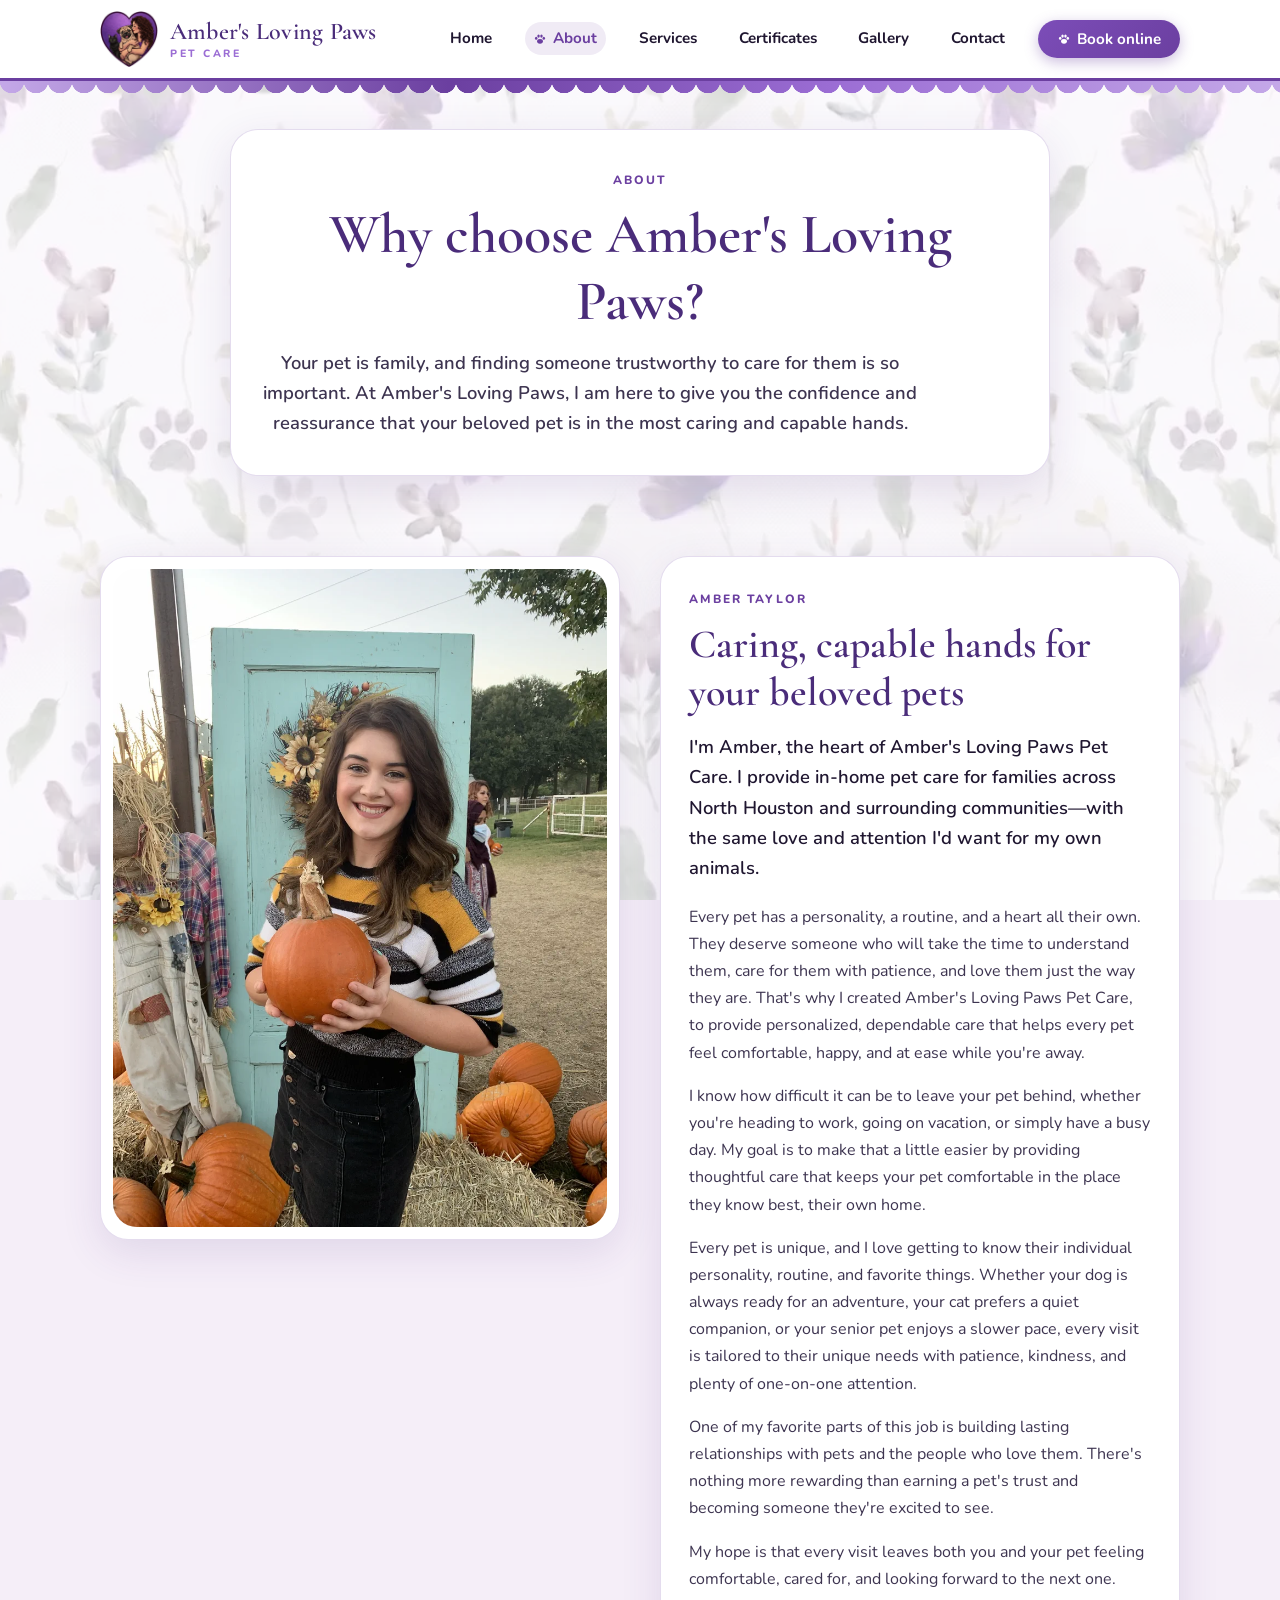
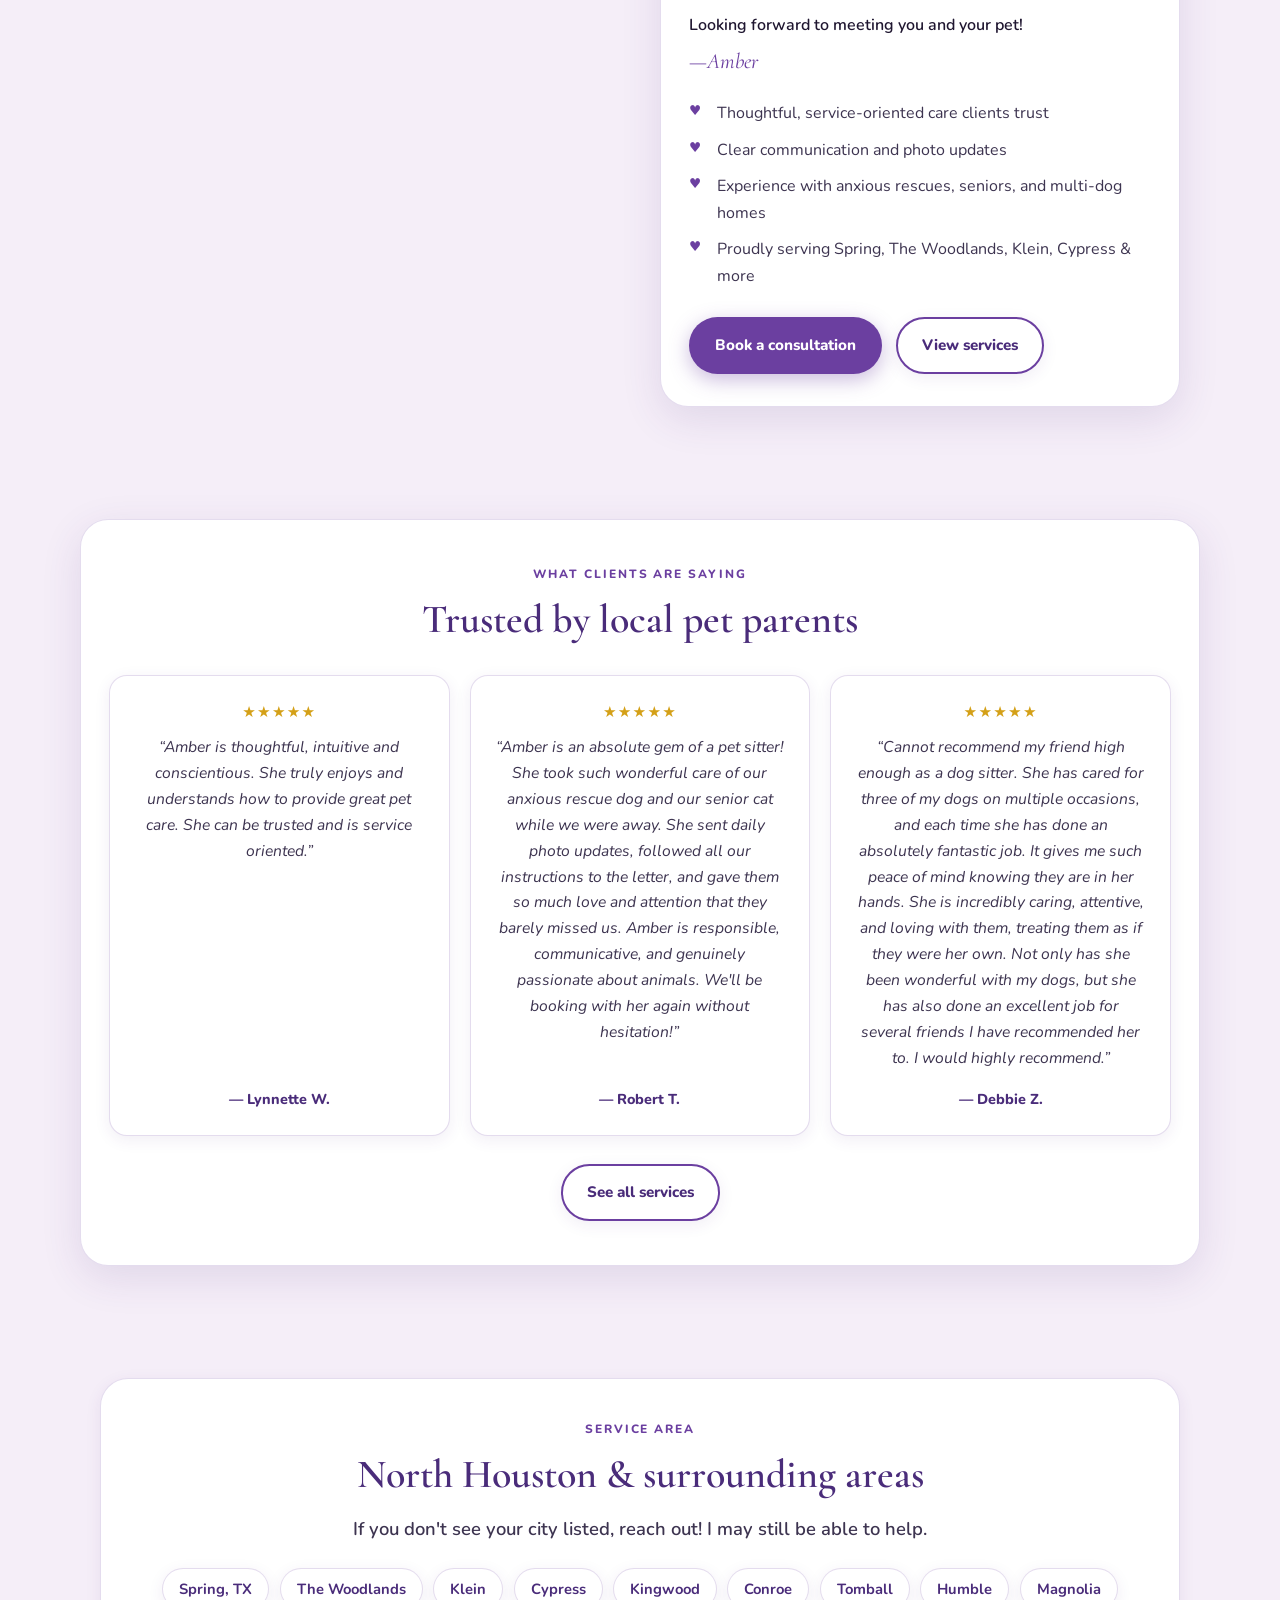
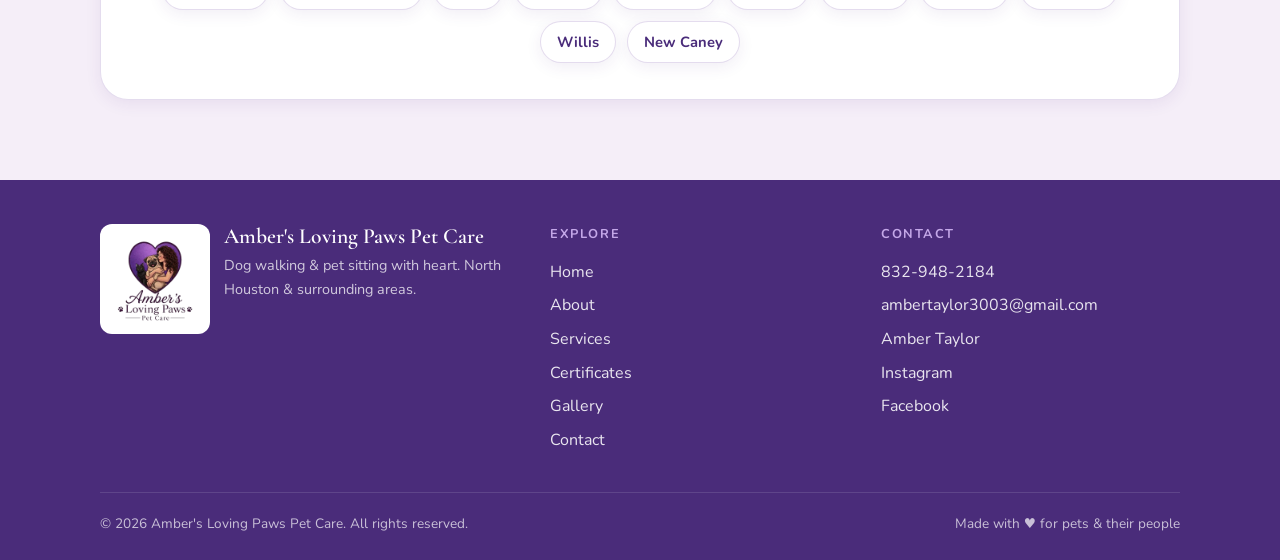
==== commit ff481c0c: "Faster pictures: web-sized copies of photos, logo and background Photos, service cards, logo, top-ba" ====
--- a/about.html
+++ b/about.html
@@ -17,7 +17,7 @@
     <link rel="preconnect" href="https://fonts.gstatic.com" crossorigin />
     <link href="https://fonts.googleapis.com/css2?family=Cormorant+Garamond:ital,wght@0,500;0,600;1,500&family=Nunito:wght@400;600;700;800&display=swap" rel="stylesheet" />
     <link rel="stylesheet" href="css/styles.css" />
-    <link rel="icon" href="assets/logo-main.png" type="image/png" />
+    <link rel="icon" href="assets/favicon-192.png" type="image/png" sizes="192x192" />
   </head>
   <body data-page="about">
     <div id="site-header"></div>
--- a/css/styles.css
+++ b/css/styles.css
@@ -37,7 +37,7 @@
   font-family: var(--font-body);
   color: var(--text);
   background-color: #f5eef8;
-  background-image: url("../assets/floral-bg.jpg");
+  background-image: url("../assets/floral-bg.webp");
   background-size: cover;
   background-repeat: no-repeat;
   background-attachment: fixed;
@@ -1657,3 +1657,365 @@
     margin-bottom: 0.6rem;
   }
 }
+
+/* Phone/tablet: keep the menu button on the right edge, not floating in the middle */
+@media (max-width: 900px) {
+  .site-header nav {
+    display: contents;
+  }
+
+  .nav-toggle {
+    margin-left: auto;
+  }
+
+  /* Give each link in the opened menu its own full row so taps don't overlap */
+  .nav-list a {
+    display: block;
+  }
+}
+
+
+/* -- Header v2: scalloped trim, heart + name logo, paw buttons -- */
+:root {
+  --paw-mask: url("data:image/svg+xml,%3Csvg%20xmlns%3D'http%3A%2F%2Fwww.w3.org%2F2000%2Fsvg'%20viewBox%3D'0%200%2022%2020'%3E%3Cg%20transform%3D'translate(11%2011)'%3E%3Cellipse%20cx%3D'0'%20cy%3D'3.4'%20rx%3D'4.6'%20ry%3D'3.8'%2F%3E%3Cellipse%20cx%3D'-6'%20cy%3D'-1.4'%20rx%3D'1.9'%20ry%3D'2.5'%2F%3E%3Cellipse%20cx%3D'-2.3'%20cy%3D'-4.8'%20rx%3D'1.9'%20ry%3D'2.6'%2F%3E%3Cellipse%20cx%3D'2.3'%20cy%3D'-4.8'%20rx%3D'1.9'%20ry%3D'2.6'%2F%3E%3Cellipse%20cx%3D'6'%20cy%3D'-1.4'%20rx%3D'1.9'%20ry%3D'2.5'%2F%3E%3C%2Fg%3E%3C%2Fsvg%3E");
+  --trim: linear-gradient(90deg, #c4a8e8 0%, #6b3fa0 35%, #9b6dd4 65%, #c4a8e8 100%);
+}
+
+.site-header {
+  background: #ffffff;
+  box-shadow: none;
+  border-bottom: 3px solid var(--purple);
+}
+
+/* Scalloped purple edge hanging under the bar */
+.site-header::after {
+  position: absolute;
+  left: 0;
+  right: 0;
+  top: calc(100% + 3px);
+  height: 13px;
+  background: var(--trim);
+  -webkit-mask: radial-gradient(circle at 12px 0, #000 12px, transparent 12.5px) 0 0 / 24px 13px repeat-x;
+  mask: radial-gradient(circle at 12px 0, #000 12px, transparent 12.5px) 0 0 / 24px 13px repeat-x;
+  filter: drop-shadow(0 3px 3px rgba(74, 44, 122, 0.2));
+  pointer-events: none;
+}
+
+/* Heart picture + business name */
+.logo-link {
+  flex-shrink: 1;
+  min-width: 0;
+}
+
+.logo-link img.logo-mark {
+  width: 58px;
+  height: 57px;
+  max-width: none;
+  flex-shrink: 0;
+}
+
+.logo-text {
+  display: flex;
+  flex-direction: column;
+  line-height: 1.05;
+  min-width: 0;
+}
+
+.logo-text strong {
+  font-family: var(--font-display);
+  font-size: clamp(1.05rem, 5.2vw, 1.5rem);
+  font-weight: 600;
+  letter-spacing: 0.01em;
+  color: var(--purple-deep);
+  white-space: nowrap;
+}
+
+.logo-text span {
+  font-size: 0.66rem;
+  font-weight: 800;
+  letter-spacing: 0.24em;
+  text-transform: uppercase;
+  color: var(--purple-soft);
+  margin-top: 3px;
+}
+
+/* Paw icon: takes the colour of the text around it */
+.paw-ico,
+.nav-list a.active::before,
+.nav-cta::before {
+  display: inline-block;
+  background-color: currentColor;
+  -webkit-mask: var(--paw-mask) center / contain no-repeat;
+  mask: var(--paw-mask) center / contain no-repeat;
+}
+
+.nav-list a.active::before,
+.nav-cta::before {
+  content: "";
+  width: 14px;
+  height: 13px;
+  margin-right: 6px;
+  vertical-align: -1px;
+}
+
+.nav-list a.active::after {
+  display: none;
+}
+
+/* Phones, tablets and small laptops: logo + Menu button, links drop down */
+@media (max-width: 1100px) {
+  .site-header nav {
+    display: contents;
+  }
+
+  .header-inner {
+    position: relative;
+  }
+
+  /* Paw "Menu" button */
+  .nav-toggle {
+    display: inline-flex;
+    margin-left: auto;
+    flex-direction: column;
+    align-items: center;
+    gap: 2px;
+    flex-shrink: 0;
+    border: none;
+    background: var(--lavender);
+    border-radius: 16px;
+    padding: 0.4rem 0.6rem 0.35rem;
+    color: var(--purple-deep);
+    font-family: var(--font-body);
+    font-size: 0.6rem;
+    font-weight: 800;
+    letter-spacing: 0.12em;
+    text-transform: uppercase;
+  }
+
+  .nav-toggle[aria-expanded="true"] {
+    background: var(--purple);
+    color: #ffffff;
+  }
+
+  .nav-toggle .paw-ico {
+    display: block;
+    width: 24px;
+    height: 22px;
+  }
+
+  /* Opened menu: full-width rows, above the scalloped edge */
+  .nav-list {
+    display: none;
+    position: absolute;
+    top: 100%;
+    left: 0;
+    right: 0;
+    z-index: 2;
+    background: white;
+    flex-direction: column;
+    align-items: stretch;
+    padding: 1rem 1.25rem 1.25rem;
+    border-bottom: 1px solid var(--border);
+    box-shadow: var(--shadow);
+    gap: 0.25rem;
+  }
+
+  .nav-list.open {
+    display: flex;
+  }
+
+  .nav-list a {
+    display: block;
+    padding: 0.75rem 0.5rem;
+  }
+
+  .nav-cta {
+    text-align: center;
+    margin-top: 0.35rem;
+  }
+}
+
+/* Small phones: tighten the bar so the name and Menu button both fit */
+@media (max-width: 380px) {
+  .header-inner {
+    padding-left: 0.9rem;
+    padding-right: 0.9rem;
+    gap: 0.6rem;
+  }
+
+  .logo-link {
+    gap: 0.5rem;
+  }
+
+  .logo-link img.logo-mark {
+    width: 50px;
+    height: 49px;
+  }
+}
+
+/* Phone: a little breathing room between the scalloped edge and the first card */
+@media (max-width: 520px) {
+  .hero {
+    padding-top: 1.6rem;
+  }
+}
+
+/* Heart picture is a little taller now (full tip shows); trim the bar padding so the bar keeps its height */
+.header-inner {
+  padding-top: 0.6rem;
+  padding-bottom: 0.6rem;
+}
+
+
+/* -- Contact form: text / email buttons -- */
+.field label .optional {
+  font-weight: 400;
+  opacity: 0.7;
+}
+
+.form-actions {
+  margin-top: 1rem;
+}
+
+/* -- Phone bar fixed to the bottom of the screen: Book online + Text -- */
+.mobile-cta {
+  display: none;
+}
+
+@media (max-width: 700px) {
+  .mobile-cta {
+    position: fixed;
+    left: 0;
+    right: 0;
+    bottom: 0;
+    z-index: 90;
+    display: flex;
+    gap: 0.6rem;
+    padding: 0.6rem 0.9rem calc(0.6rem + env(safe-area-inset-bottom, 0px));
+    background: rgba(255, 255, 255, 0.97);
+    border-top: 3px solid var(--purple);
+    box-shadow: 0 -6px 18px rgba(74, 44, 122, 0.16);
+    transform: translateY(110%);
+    visibility: hidden;
+    transition: transform 0.25s ease, visibility 0.25s ease;
+  }
+
+  .mobile-cta.show {
+    transform: translateY(0);
+    visibility: visible;
+  }
+
+  .mobile-cta .btn {
+    flex: 1 1 0;
+    width: auto;
+    padding: 0.7rem 0.5rem;
+    font-size: 0.93rem;
+    white-space: nowrap;
+  }
+
+  .mobile-cta .paw-ico {
+    width: 14px;
+    height: 13px;
+  }
+
+  /* keep the last lines of the footer clear of the bar */
+  body.has-mobile-cta .site-footer {
+    padding-bottom: 5.75rem;
+  }
+}
+
+@media (prefers-reduced-motion: reduce) {
+  .mobile-cta {
+    transition: none;
+  }
+}
+
+
+/* -- Slogan ribbon under the top bar (home page) -- */
+.slogan-ribbon {
+  background: linear-gradient(90deg, #efe6fa, #e4d6f6 50%, #efe6fa);
+  border-bottom: 1px solid rgba(107, 63, 160, 0.18);
+  padding: 1.5rem 1rem 0.8rem; /* top padding clears the scalloped edge */
+  text-align: center;
+}
+
+.slogan-ribbon p {
+  margin: 0 auto;
+  max-width: 46rem;
+  font-family: var(--font-display);
+  font-style: italic;
+  font-weight: 600;
+  color: var(--purple-deep);
+  font-size: clamp(1.15rem, 4.9vw, 1.6rem);
+  line-height: 1.25;
+  text-wrap: balance; /* even line lengths when it wraps on phones */
+}
+
+.slogan-ribbon .paw-ico {
+  width: 17px;
+  height: 16px;
+  margin: 0 0.5rem;
+  vertical-align: -1px;
+  color: var(--purple-soft);
+}
+
+/* the ribbon already separates the bar from the first card, so the card can sit closer */
+.slogan-ribbon + .hero {
+  padding-top: 1.75rem;
+}
+
+@media (max-width: 520px) {
+  .slogan-ribbon {
+    padding: 1.3rem 0.9rem 0.6rem;
+  }
+
+  .slogan-ribbon .paw-ico {
+    display: none;
+  }
+
+  .slogan-ribbon + .hero {
+    padding-top: 1rem;
+  }
+}
+
+/* Phone: fit the ribbon, the full paragraph and both buttons on the first screen */
+@media (max-width: 520px) {
+  .hero-copy {
+    padding-top: 1.35rem;
+  }
+
+  .hero-badge {
+    font-size: 0.66rem;
+    padding: 0.3rem 0.75rem;
+    margin-bottom: 0.7rem;
+  }
+
+  .hero h1 {
+    margin-bottom: 0.65rem;
+  }
+
+  .hero-offer {
+    margin-bottom: 0.45rem;
+  }
+
+  .hero-copy .lead {
+    font-size: 0.97rem;
+    line-height: 1.5;
+  }
+
+  .hero-copy .btn-row {
+    margin-top: 1.2rem;
+  }
+}
+
+/* Phone: Gallery shows two photos per row (a lone first photo stays full width so no row is left half empty) */
+@media (max-width: 600px) {
+  .gallery-grid {
+    grid-template-columns: 1fr 1fr;
+    gap: 0.6rem;
+  }
+
+  .gallery-grid > .gallery-tile-photo:first-child:nth-last-child(odd) {
+    grid-column: 1 / -1;
+  }
+}
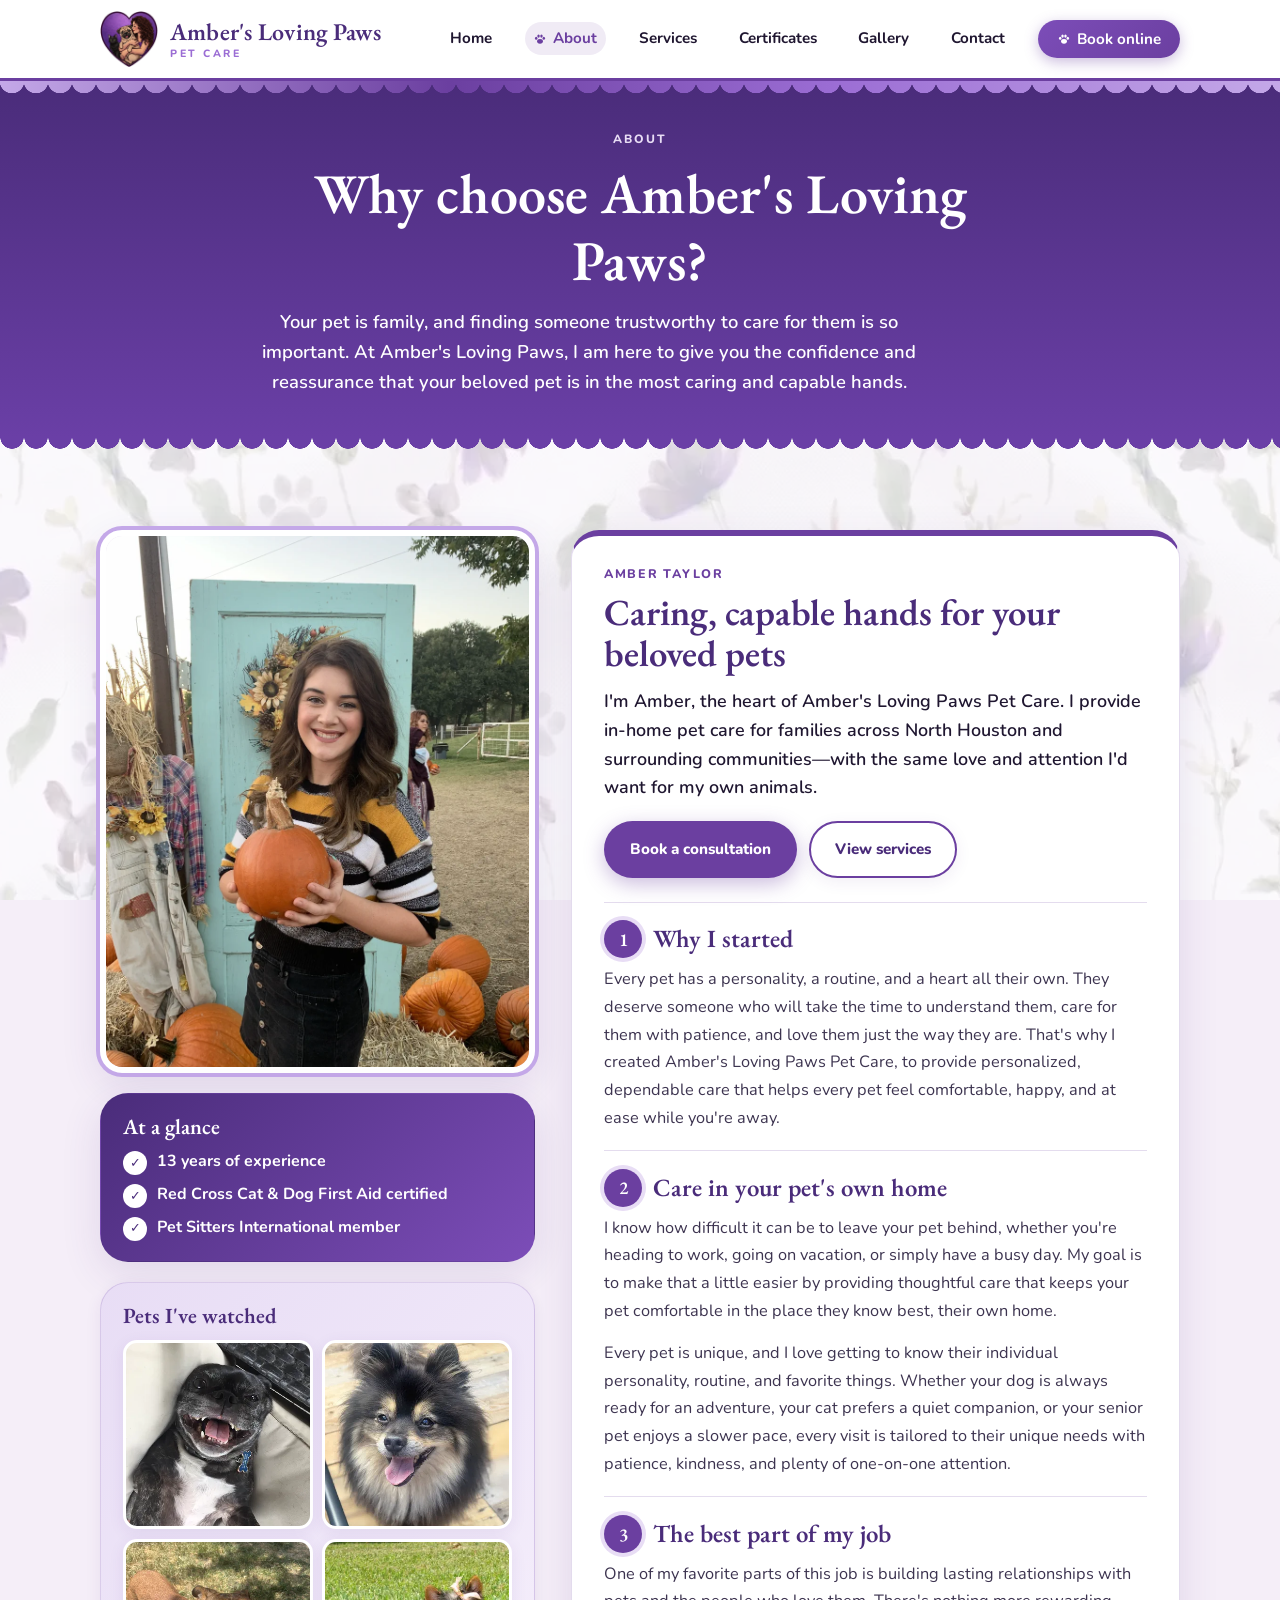
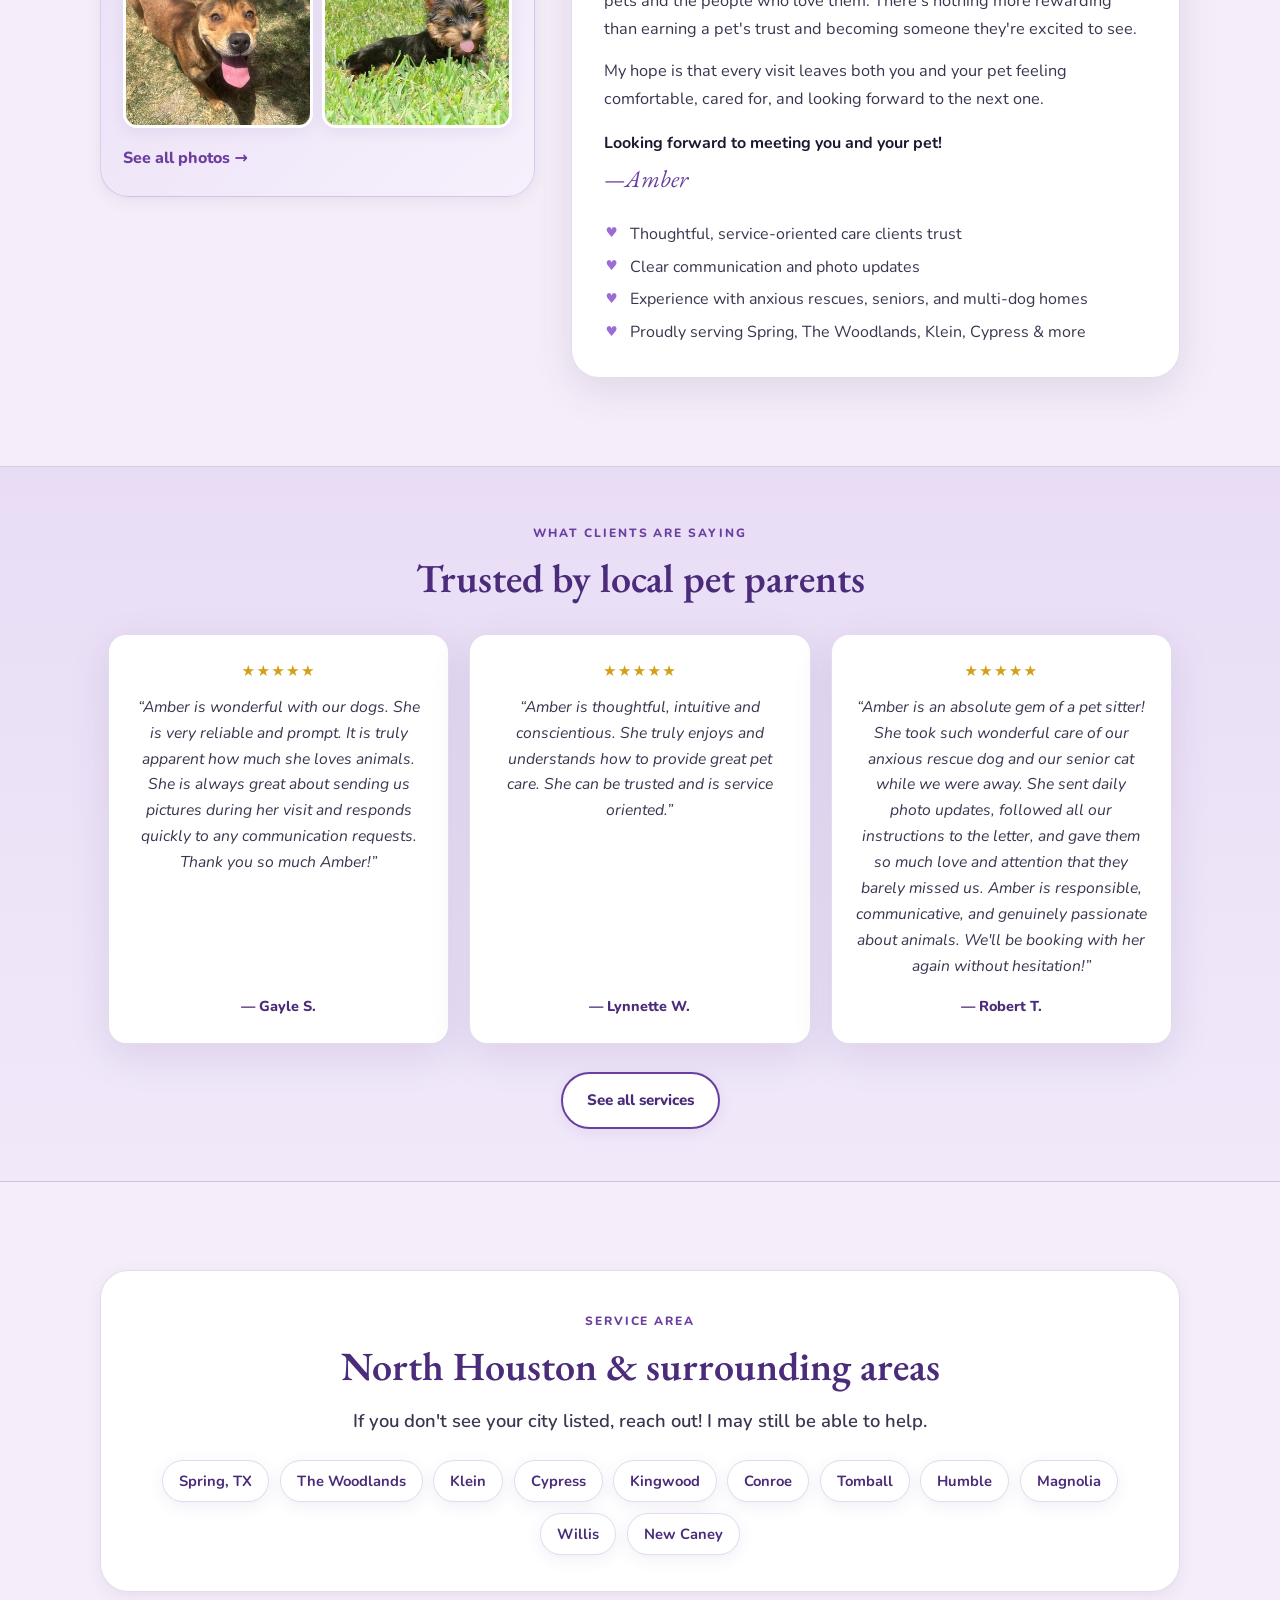
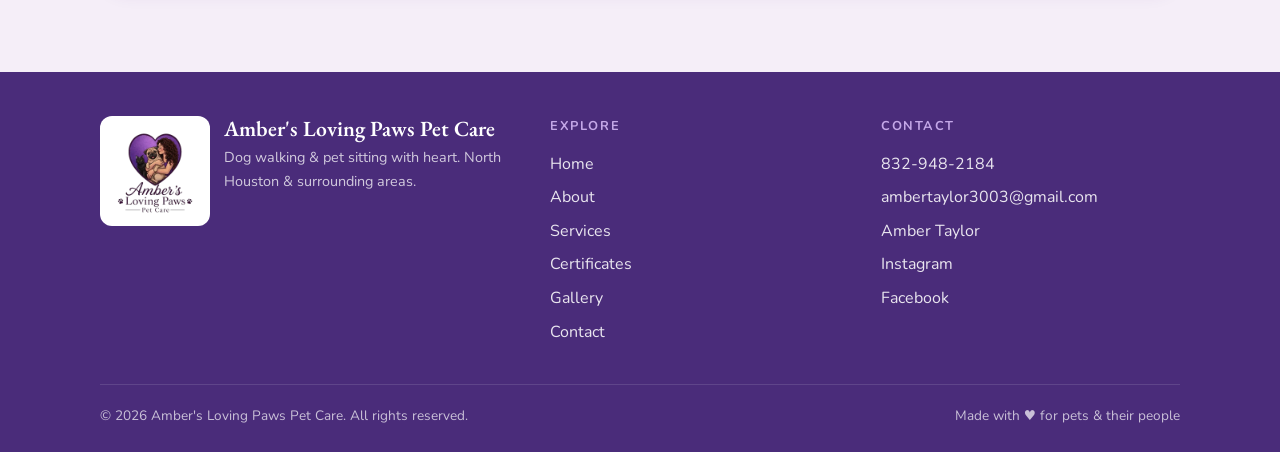
==== commit ec589136: "Headings: switch to the sturdier EB Garamond font on every page Replaces Cormorant Garamond for head" ====
--- a/about.html
+++ b/about.html
@@ -15,7 +15,7 @@
     <meta name="twitter:card" content="summary" />
     <link rel="preconnect" href="https://fonts.googleapis.com" />
     <link rel="preconnect" href="https://fonts.gstatic.com" crossorigin />
-    <link href="https://fonts.googleapis.com/css2?family=Cormorant+Garamond:ital,wght@0,500;0,600;1,500&family=Nunito:wght@400;600;700;800&display=swap" rel="stylesheet" />
+    <link href="https://fonts.googleapis.com/css2?family=EB+Garamond:ital,wght@0,500;0,600;1,500;1,600&family=Nunito:wght@400;600;700;800&display=swap" rel="stylesheet" />
     <link rel="stylesheet" href="css/styles.css" />
     <link rel="icon" href="assets/favicon-192.png" type="image/png" sizes="192x192" />
   </head>
--- a/css/styles.css
+++ b/css/styles.css
@@ -15,7 +15,7 @@
   --shadow-sm: 0 4px 16px rgba(74, 44, 122, 0.08);
   --radius: 18px;
   --radius-lg: 28px;
-  --font-display: "Cormorant Garamond", Georgia, serif;
+  --font-display: "EB Garamond", Georgia, serif;
   --font-body: "Nunito", system-ui, sans-serif;
   --max: 1120px;
   --header-h: 78px;
@@ -2019,3 +2019,2089 @@
     grid-column: 1 / -1;
   }
 }
+
+/* —— Home v3: "Bold Purple" —— real pet photo band, purple weekly-walks band, lavender steps band —— */
+.pets-band {
+  position: relative;
+  margin: 1.6rem 0 3.4rem;
+  background: var(--purple-deep);
+  padding: 6px 0;
+}
+
+.pets-band::before,
+.pets-band::after,
+body[data-page="home"] #weekly-walks::before,
+body[data-page="home"] #weekly-walks::after {
+  content: "";
+  position: absolute;
+  left: 0;
+  right: 0;
+  height: 12px;
+  pointer-events: none;
+}
+
+/* Scalloped edges, echoing the trim under the top bar */
+.pets-band::before {
+  top: -11px;
+  background: radial-gradient(circle at 12px 12px, var(--purple-deep) 11.5px, transparent 12px) 0 0 / 24px 12px repeat-x;
+}
+
+.pets-band::after {
+  bottom: -11px;
+  background: radial-gradient(circle at 12px 0, var(--purple-deep) 11.5px, transparent 12px) 0 0 / 24px 12px repeat-x;
+}
+
+.pets-band-row {
+  display: grid;
+  grid-template-columns: repeat(8, 1fr);
+  gap: 6px;
+}
+
+.pets-band-row img {
+  width: 100%;
+  aspect-ratio: 1;
+  object-fit: cover;
+  display: block;
+  background: var(--purple-mid);
+}
+
+.pets-band-pill {
+  position: absolute;
+  z-index: 2;
+  left: 50%;
+  transform: translateX(-50%);
+  white-space: nowrap;
+  background: #ffffff;
+  color: var(--purple-deep);
+  font-weight: 800;
+  font-size: 0.82rem;
+  letter-spacing: 0.1em;
+  text-transform: uppercase;
+  padding: 0.45rem 1.1rem;
+  border-radius: 999px;
+  border: 2px solid var(--purple-deep);
+  box-shadow: var(--shadow-sm);
+  text-decoration: none;
+}
+
+.pets-band-top {
+  top: -30px;
+}
+
+.pets-band-bottom {
+  bottom: -31px;
+  background: var(--purple);
+  color: #ffffff;
+  border-color: #ffffff;
+  transition: background 0.2s ease;
+}
+
+.pets-band-bottom:hover {
+  background: var(--purple-deep);
+  color: #ffffff;
+}
+
+.pets-band-pill .paw-ico {
+  width: 14px;
+  height: 13px;
+  margin-right: 6px;
+  vertical-align: -1px;
+}
+
+@media (max-width: 700px) {
+  .pets-band {
+    padding: 4px 0;
+  }
+
+  .pets-band-row {
+    grid-template-columns: repeat(4, 1fr);
+    gap: 4px;
+  }
+}
+
+/* Service cards on the home page: framed photo with a lilac ring */
+body[data-page="home"] .price-card-compact {
+  padding-top: 1.1rem;
+}
+
+body[data-page="home"] .price-card-compact .service-photo {
+  width: calc(100% - 2.2rem);
+  aspect-ratio: 4 / 3;
+  border-radius: 18px;
+  margin: 0 auto 0.5rem;
+  border: 5px solid #ffffff;
+  box-shadow: 0 0 0 4px var(--lilac), var(--shadow-sm);
+}
+
+/* Weekly walks: deep purple band, edge to edge */
+body[data-page="home"] #weekly-walks {
+  position: relative;
+  background: linear-gradient(180deg, #4a2c7a, #6a3fa6);
+  padding: 3.75rem 0;
+  margin: 2.5rem 0;
+}
+
+body[data-page="home"] #weekly-walks::before {
+  top: -11px;
+  background: radial-gradient(circle at 12px 12px, #4a2c7a 11.5px, transparent 12px) 0 0 / 24px 12px repeat-x;
+}
+
+body[data-page="home"] #weekly-walks::after {
+  bottom: -11px;
+  background: radial-gradient(circle at 12px 0, #6a3fa6 11.5px, transparent 12px) 0 0 / 24px 12px repeat-x;
+}
+
+body[data-page="home"] #weekly-walks .area-banner {
+  background: transparent;
+  border: 0;
+  box-shadow: none;
+  padding-top: 0;
+  padding-bottom: 0;
+}
+
+body[data-page="home"] #weekly-walks h2,
+body[data-page="home"] #weekly-walks .weekly-list li {
+  color: #ffffff;
+}
+
+body[data-page="home"] #weekly-walks .section-label,
+body[data-page="home"] #weekly-walks .weekly-list li::before {
+  color: #e3d2fb;
+}
+
+body[data-page="home"] #weekly-walks .lead {
+  color: #f1e8fd;
+}
+
+body[data-page="home"] #weekly-walks .btn-primary {
+  background: #ffffff;
+  color: var(--purple-deep);
+  box-shadow: none;
+}
+
+body[data-page="home"] #weekly-walks .btn-primary:hover {
+  background: var(--lavender);
+  color: var(--purple-deep);
+}
+
+body[data-page="home"] #weekly-walks .btn-secondary {
+  background: transparent;
+  color: #ffffff;
+  border-color: #ffffff;
+  box-shadow: none;
+}
+
+body[data-page="home"] #weekly-walks .btn-secondary:hover {
+  background: rgba(255, 255, 255, 0.14);
+  color: #ffffff;
+}
+
+/* Steps: soft lavender band with numbered circles */
+.process-sec {
+  background: linear-gradient(180deg, #f1e9fb, #e6d9f7);
+  border-top: 1px solid var(--border);
+  border-bottom: 1px solid var(--border);
+  padding: 3.25rem 0;
+  margin: 1.5rem 0;
+}
+
+.process-sec > .container.text-center {
+  background: transparent;
+  border: 0;
+  box-shadow: none;
+  padding-top: 0;
+  padding-bottom: 0;
+}
+
+.process-sec .process-step .step-num {
+  width: 54px;
+  height: 54px;
+  border-radius: 50%;
+  background: var(--purple);
+  color: #ffffff;
+  display: flex;
+  align-items: center;
+  justify-content: center;
+  margin: 0 auto 0.85rem;
+  font-size: 1.45rem;
+  box-shadow: 0 0 0 4px var(--lavender);
+}
+
+/* Small lilac underline beneath the section headings */
+body[data-page="home"] #services h2::after,
+.area-sec h2::after,
+.reviews-sec h2::after,
+.process-sec h2::after {
+  content: "";
+  display: block;
+  width: 70px;
+  height: 4px;
+  border-radius: 4px;
+  background: var(--lilac);
+  margin: 0.65rem auto 0;
+}
+
+/* Gentle fade-in as sections scroll into view (added by site.js; skipped when motion is reduced) */
+.reveal {
+  opacity: 0;
+  transform: translateY(18px);
+  transition: opacity 0.6s ease, transform 0.6s ease;
+}
+
+.reveal.in {
+  opacity: 1;
+  transform: none;
+}
+
+@media (prefers-reduced-motion: reduce) {
+  .reveal {
+    opacity: 1;
+    transform: none;
+    transition: none;
+  }
+}
+
+/* Lone last review: when the review count leaves one card alone in the last row (3 columns), centre it */
+@media (min-width: 901px) {
+  .review-grid > .review-card:last-child:nth-child(3n + 1) {
+    grid-column: 2;
+  }
+}
+
+@media (min-width: 601px) and (max-width: 900px) {
+  .review-grid > .review-card:last-child:nth-child(odd) {
+    grid-column: 1 / -1;
+    justify-self: center;
+    width: calc(50% - 0.625rem);
+  }
+}
+
+/* Google review invite card under the home page reviews */
+.review-invite {
+  margin-top: 1.75rem;
+  display: flex;
+  align-items: center;
+  gap: 1.5rem;
+  text-align: left;
+  padding: 1.5rem 2rem;
+  border-radius: var(--radius);
+  background: linear-gradient(135deg, var(--lavender), #f6f0fc);
+  border: 1px solid var(--border);
+  box-shadow: var(--shadow-sm);
+}
+.review-invite-badge {
+  flex: none;
+  width: 72px;
+  height: 72px;
+  border-radius: 50%;
+  background: #fff;
+  display: flex;
+  align-items: center;
+  justify-content: center;
+  box-shadow: var(--shadow-sm);
+}
+.review-invite-text {
+  flex: 1;
+}
+.review-invite-text .stars {
+  color: #d4a017;
+  letter-spacing: 0.08em;
+  font-size: 1rem;
+  margin-bottom: 0.2rem;
+}
+.review-invite-text h3 {
+  font-family: var(--font-display);
+  color: var(--purple-deep);
+  font-size: 1.6rem;
+  margin: 0 0 0.25rem;
+  line-height: 1.15;
+}
+.review-invite-text p {
+  margin: 0;
+  color: var(--text-muted);
+  font-size: 0.98rem;
+}
+.review-invite-btn {
+  flex: none;
+  white-space: nowrap;
+  display: inline-flex;
+  align-items: center;
+  gap: 0.6rem;
+}
+.review-invite .rv-g {
+  flex: none;
+  vertical-align: middle;
+}
+.review-invite-btn .rv-g {
+  background: #fff;
+  border-radius: 50%;
+  padding: 3px;
+  box-sizing: content-box;
+}
+@media (max-width: 700px) {
+  .review-invite {
+    flex-direction: column;
+    text-align: center;
+    padding: 1.5rem 1.25rem;
+    gap: 1rem;
+  }
+  .review-invite-btn {
+    white-space: normal;
+  }
+}
+
+/* —— Services v2 —— price list on top; photo rows with a price badge on wide screens; rows that open on phones —— */
+.svc-menu {
+  max-width: 760px;
+  margin: 0 auto 2.5rem;
+  padding: 2rem 2.25rem 1.6rem;
+  border-radius: var(--radius-lg);
+  background: linear-gradient(135deg, var(--purple-deep), var(--purple-mid));
+  color: #ffffff;
+  box-shadow: var(--shadow);
+}
+.svc-menu h2 {
+  font-family: var(--font-display);
+  color: #ffffff;
+  text-align: center;
+  font-size: 2rem;
+  margin: 0 0 1rem;
+}
+.svc-menu a {
+  display: flex;
+  align-items: baseline;
+  gap: 0.6rem;
+  color: #ffffff;
+  text-decoration: none;
+  padding: 0.5rem 0;
+  font-weight: 700;
+  font-size: 1.05rem;
+}
+.svc-menu a:hover span,
+.svc-menu a:focus-visible span {
+  text-decoration: underline;
+}
+.svc-menu a i {
+  flex: 1;
+  min-width: 1rem;
+  border-bottom: 2px dotted rgba(255, 255, 255, 0.45);
+  transform: translateY(-4px);
+}
+.svc-menu a em {
+  font-style: normal;
+  font-weight: 800;
+  white-space: nowrap;
+}
+.svc-menu a em small {
+  font-weight: 600;
+  font-size: 0.8rem;
+  opacity: 0.85;
+}
+.svc-menu p {
+  margin: 1rem 0 0;
+  text-align: center;
+  font-size: 0.9rem;
+  color: #ffffff;
+  opacity: 0.9;
+}
+
+.svc-list {
+  display: flex;
+  flex-direction: column;
+  gap: 1.75rem;
+}
+.svc {
+  scroll-margin-top: 110px;
+  background: #ffffff;
+  border: 1px solid var(--border);
+  border-radius: var(--radius-lg);
+  box-shadow: var(--shadow);
+}
+.svc:nth-child(even) {
+  background: linear-gradient(135deg, var(--lavender), #f6f0fc);
+}
+.svc-head-h {
+  display: none;
+  margin: 0;
+}
+.svc-body {
+  display: grid;
+  grid-template-columns: minmax(0, 1fr) minmax(0, 1fr);
+  gap: 2.5rem;
+  align-items: center;
+  padding: 1.75rem 2rem;
+}
+.svc:nth-child(even) .svc-pic {
+  order: 2;
+}
+.svc-pic {
+  position: relative;
+}
+.svc-photo {
+  display: block;
+  width: 100%;
+  aspect-ratio: 4 / 3;
+  object-fit: cover;
+  border-radius: 18px;
+  border: 5px solid #ffffff;
+  box-shadow: 0 0 0 4px var(--lilac), var(--shadow-sm);
+  background: var(--lavender);
+}
+.svc-badge {
+  position: absolute;
+  right: -14px;
+  bottom: -14px;
+  width: 118px;
+  height: 118px;
+  border-radius: 50%;
+  background: linear-gradient(135deg, var(--purple-deep), var(--purple-mid));
+  color: #ffffff;
+  display: flex;
+  flex-direction: column;
+  align-items: center;
+  justify-content: center;
+  text-align: center;
+  box-shadow: 0 0 0 5px #ffffff, var(--shadow);
+  line-height: 1.1;
+  padding: 0.4rem;
+}
+.svc-badge small {
+  font-size: 0.6rem;
+  font-weight: 800;
+  letter-spacing: 0.1em;
+  text-transform: uppercase;
+  opacity: 0.9;
+}
+.svc-badge b {
+  font-family: var(--font-display);
+  font-weight: 600;
+  font-size: 2.1rem;
+}
+.svc-badge.svc-price-word b {
+  font-family: var(--font-body);
+  font-weight: 800;
+  font-size: 1.05rem;
+}
+.svc-badge span {
+  font-size: 0.72rem;
+  font-weight: 700;
+}
+.svc-title {
+  font-family: var(--font-display);
+  color: var(--purple-deep);
+  font-size: 2.1rem;
+  line-height: 1.15;
+  margin: 0 0 0.8rem;
+}
+.svc-points {
+  list-style: none;
+  margin: 0 0 0.9rem;
+  padding: 0;
+  text-align: left;
+}
+.svc-points li {
+  position: relative;
+  padding: 0.28rem 0 0.28rem 1.6rem;
+  color: var(--text-muted);
+  font-size: 1rem;
+  line-height: 1.45;
+}
+.svc-points li::before {
+  content: "\2665";
+  position: absolute;
+  left: 0.1rem;
+  top: 0.3rem;
+  color: var(--purple-soft);
+  font-size: 0.85rem;
+}
+.svc-more {
+  margin: 0 0 1.1rem;
+  text-align: left;
+}
+.svc-more summary {
+  cursor: pointer;
+  font-weight: 800;
+  color: var(--purple);
+  font-size: 0.95rem;
+  list-style: none;
+  display: inline-flex;
+  align-items: center;
+  gap: 0.35rem;
+  padding: 0.3rem 0;
+}
+.svc-more summary::-webkit-details-marker {
+  display: none;
+}
+.svc-more summary::after {
+  content: "+";
+  font-size: 1.1rem;
+  line-height: 1;
+}
+.svc-more[open] summary::after {
+  content: "\2013";
+}
+.svc-more p,
+.svc-long {
+  margin: 0.6rem 0 0;
+  color: var(--text-muted);
+  font-size: 0.95rem;
+  line-height: 1.6;
+}
+.svc-long {
+  margin: 0 0 1.1rem;
+}
+
+/* Phone row header (hidden on wide screens) */
+.svc-head {
+  width: 100%;
+  display: flex;
+  align-items: center;
+  gap: 0.75rem;
+  padding: 0.8rem 0.9rem;
+  margin: 0;
+  background: none;
+  border: 0;
+  font: inherit;
+  font-family: var(--font-body);
+  font-size: 1rem;
+  font-weight: 400;
+  letter-spacing: normal;
+  color: inherit;
+  text-align: left;
+  cursor: pointer;
+  border-radius: var(--radius-lg);
+}
+.svc-head:focus-visible {
+  outline: 3px solid var(--purple-soft);
+  outline-offset: -3px;
+}
+.svc-thumb {
+  flex: none;
+  width: 58px;
+  height: 58px;
+  border-radius: 50%;
+  object-fit: cover;
+  border: 3px solid #ffffff;
+  box-shadow: 0 0 0 3px var(--lilac);
+  background: var(--lavender);
+}
+.svc-head-name {
+  flex: 1;
+  min-width: 0;
+  font-family: var(--font-display);
+  font-weight: 600;
+  color: var(--purple-deep);
+  font-size: 1.35rem;
+  line-height: 1.15;
+}
+.svc-head-price {
+  flex: none;
+  text-align: right;
+  line-height: 1.1;
+}
+.svc-head-price small {
+  display: block;
+  font-size: 0.62rem;
+  font-weight: 800;
+  letter-spacing: 0.1em;
+  text-transform: uppercase;
+  color: var(--purple-soft);
+}
+.svc-head-price b {
+  font-family: var(--font-display);
+  font-weight: 600;
+  font-size: 1.6rem;
+  color: var(--purple);
+}
+.svc-head-price.svc-price-word b {
+  font-size: 1.1rem;
+}
+.svc-head-price span {
+  display: block;
+  font-size: 0.75rem;
+  font-weight: 700;
+  color: var(--text-muted);
+}
+.svc-chev {
+  flex: none;
+  width: 30px;
+  height: 30px;
+  border-radius: 50%;
+  background: var(--lavender);
+  color: var(--purple-deep);
+  display: flex;
+  align-items: center;
+  justify-content: center;
+  font-weight: 800;
+  font-size: 1.2rem;
+  line-height: 1;
+}
+.svc-chev::before {
+  content: "+";
+}
+.svc.is-open .svc-chev::before {
+  content: "\2013";
+}
+
+/* Smaller price badge on tablets and small laptops */
+@media (max-width: 1000px) {
+  .svc-body {
+    gap: 2rem;
+    padding: 1.5rem 1.75rem;
+  }
+  .svc-badge {
+    width: 98px;
+    height: 98px;
+    right: -10px;
+    bottom: -12px;
+  }
+  .svc-badge b {
+    font-size: 1.8rem;
+  }
+  .svc-badge.svc-price-word b {
+    font-size: 1rem;
+  }
+  .svc-title {
+    font-size: 1.9rem;
+  }
+}
+
+@media (max-width: 800px) {
+  .svc-menu {
+    padding: 1.5rem 1.25rem 1.25rem;
+    margin-bottom: 1.75rem;
+  }
+  .svc-menu h2 {
+    font-size: 1.8rem;
+  }
+  .svc-menu a {
+    font-size: 0.98rem;
+  }
+  .svc-list {
+    gap: 0.9rem;
+  }
+  .svc,
+  .svc:nth-child(even) {
+    background: #ffffff;
+    box-shadow: var(--shadow-sm);
+    overflow: hidden;
+  }
+  .svc.is-open {
+    box-shadow: var(--shadow);
+  }
+  .svc-head-h {
+    display: block;
+  }
+  .svc-body {
+    display: none;
+    grid-template-columns: 1fr;
+    gap: 0.4rem;
+    padding: 1rem 1rem 1.4rem;
+    border-top: 1px solid var(--border);
+    background: linear-gradient(180deg, #faf7fc, #ffffff);
+  }
+  .svc.is-open .svc-body {
+    display: grid;
+  }
+  .svc:nth-child(even) .svc-pic {
+    order: 0;
+  }
+  .svc-badge,
+  .svc-title {
+    display: none;
+  }
+  .svc-photo {
+    aspect-ratio: 3 / 2;
+  }
+  .svc-points {
+    margin-top: 1rem;
+  }
+  .svc-body .btn {
+    display: block;
+    text-align: center;
+  }
+}
+
+@media (max-width: 360px) {
+  .svc-head {
+    gap: 0.55rem;
+    padding: 0.7rem 0.7rem;
+  }
+  .svc-thumb {
+    display: none;
+  }
+  .svc-menu {
+    padding: 1.25rem 1rem 1.1rem;
+  }
+  .svc-head-name {
+    font-size: 1.2rem;
+  }
+  .svc-head-price b {
+    font-size: 1.4rem;
+  }
+  .svc-head-price.svc-price-word b {
+    font-size: 0.95rem;
+  }
+  .svc-menu a {
+    font-size: 0.9rem;
+    gap: 0.35rem;
+  }
+}
+
+/* Services: extra-pet charges — note in the price list, tag on each service, line in each phone row */
+.svc-extra-note {
+  margin: 1.1rem 0 0;
+  padding-top: 1.1rem;
+  border-top: 2px dotted rgba(255, 255, 255, 0.45);
+  display: grid;
+  gap: 0.45rem;
+  font-size: 0.98rem;
+}
+.svc-extra-note strong {
+  font-family: var(--font-display);
+  font-size: 1.35rem;
+  font-weight: 600;
+  text-align: center;
+  margin-bottom: 0.2rem;
+}
+.svc-extra-note div {
+  display: flex;
+  gap: 0.75rem;
+  align-items: baseline;
+}
+.svc-extra-note b {
+  flex: none;
+  font-weight: 800;
+  white-space: nowrap;
+}
+.svc-extra-note span {
+  opacity: 0.92;
+}
+.svc-has-extra .svc-title {
+  margin-bottom: 0.55rem;
+}
+.svc-extra {
+  display: inline-block;
+  margin: 0 0 0.9rem;
+  padding: 0.3rem 0.85rem;
+  border-radius: 999px;
+  background: var(--lavender);
+  color: var(--purple-deep);
+  font-weight: 800;
+  font-size: 0.9rem;
+  line-height: 1.4;
+}
+.svc:nth-child(even) .svc-extra {
+  background: #ffffff;
+}
+.svc-head-price .svc-head-extra {
+  display: block;
+  font-size: 0.72rem;
+  font-weight: 800;
+  color: var(--purple);
+  white-space: nowrap;
+  margin-top: 0.15rem;
+}
+@media (max-width: 800px) {
+  .svc-extra,
+  .svc:nth-child(even) .svc-extra {
+    background: var(--lavender);
+    margin: 1rem 0 0;
+  }
+}
+@media (max-width: 420px) {
+  .svc-extra-note div {
+    flex-direction: column;
+    gap: 0;
+  }
+  .svc-extra-note {
+    gap: 0.6rem;
+  }
+}
+
+/* —— About v2 —— photo, facts and pet photos beside the story; story in headed parts; photo first on phones —— */
+.about-v2 {
+  display: grid;
+  grid-template-columns: minmax(0, 5fr) minmax(0, 7fr);
+  gap: 2.25rem;
+  align-items: start;
+}
+.about-v2-side {
+  display: grid;
+  gap: 1.25rem;
+}
+.about-v2-photo {
+  display: block;
+  width: 100%;
+  aspect-ratio: 4 / 5;
+  object-fit: cover;
+  object-position: 50% 22%;
+  border-radius: 22px;
+  border: 6px solid #ffffff;
+  box-shadow: 0 0 0 4px var(--lilac), var(--shadow);
+  background: var(--lavender);
+}
+.about-v2-box {
+  background: linear-gradient(135deg, var(--lavender), #f6f0fc);
+  border: 1px solid var(--border);
+  border-radius: var(--radius-lg);
+  box-shadow: var(--shadow-sm);
+  padding: 1.25rem 1.4rem;
+}
+.about-v2-box h3 {
+  font-family: var(--font-display);
+  color: var(--purple-deep);
+  font-size: 1.35rem;
+  font-weight: 600;
+  line-height: 1.2;
+  margin: 0 0 0.7rem;
+}
+.about-v2-facts {
+  list-style: none;
+  margin: 0;
+  padding: 0;
+  display: grid;
+  gap: 0.55rem;
+}
+.about-v2-facts li {
+  display: flex;
+  gap: 0.6rem;
+  align-items: flex-start;
+  font-weight: 700;
+  color: var(--purple-deep);
+  font-size: 1rem;
+  line-height: 1.35;
+}
+.about-v2-facts li::before {
+  content: "\2713";
+  flex: none;
+  width: 1.5rem;
+  height: 1.5rem;
+  border-radius: 50%;
+  background: var(--purple);
+  color: #ffffff;
+  font-size: 0.8rem;
+  display: flex;
+  align-items: center;
+  justify-content: center;
+}
+.about-v2-pets {
+  display: grid;
+  grid-template-columns: repeat(2, 1fr);
+  gap: 0.6rem;
+}
+.about-v2-pets img {
+  display: block;
+  width: 100%;
+  aspect-ratio: 1;
+  object-fit: cover;
+  border-radius: 14px;
+  background: #ffffff;
+}
+.about-v2-more {
+  display: inline-block;
+  margin-top: 0.8rem;
+  padding: 0.25rem 0;
+  font-weight: 800;
+  color: var(--purple);
+  text-decoration: none;
+}
+.about-v2-more:hover,
+.about-v2-more:focus-visible {
+  text-decoration: underline;
+}
+.about-v2-main {
+  background: #ffffff;
+  border: 1px solid var(--border);
+  border-radius: var(--radius-lg);
+  box-shadow: var(--shadow);
+  padding: 1.75rem 2rem;
+}
+.about-v2-label {
+  display: block;
+  font-size: 0.78rem;
+  font-weight: 800;
+  letter-spacing: 0.14em;
+  text-transform: uppercase;
+  color: var(--purple);
+  margin-bottom: 0.5rem;
+}
+.about-v2-main h2 {
+  font-family: var(--font-display);
+  color: var(--purple-deep);
+  font-size: 2.3rem;
+  line-height: 1.12;
+  margin: 0 0 0.8rem;
+}
+.about-v2-main h2::after {
+  display: none;
+}
+.about-v2-bio {
+  font-size: 1.12rem;
+  line-height: 1.6;
+  color: #1f1630;
+  font-weight: 600;
+  margin: 0 0 1.2rem;
+}
+.about-v2-btns {
+  display: flex;
+  flex-wrap: wrap;
+  gap: 0.75rem;
+  margin: 0 0 1.5rem;
+}
+.about-v2-part {
+  padding-top: 1.1rem;
+  margin-top: 1.1rem;
+  border-top: 1px solid var(--border);
+}
+.about-v2-part h3 {
+  font-family: var(--font-display);
+  color: var(--purple-deep);
+  font-size: 1.55rem;
+  line-height: 1.2;
+  margin: 0 0 0.5rem;
+}
+.about-v2-part p {
+  color: var(--text-muted);
+  font-size: 1.02rem;
+  line-height: 1.7;
+  margin: 0 0 0.9rem;
+}
+.about-v2-sign {
+  font-weight: 700;
+  color: #1f1630;
+  margin: 1rem 0 0.2rem;
+}
+.about-v2-signature {
+  font-family: var(--font-display);
+  font-style: italic;
+  font-size: 1.5rem;
+  color: var(--purple);
+  margin: 0 0 1.2rem;
+}
+.about-v2-check {
+  list-style: none;
+  margin: 0;
+  padding: 0;
+}
+.about-v2-check li {
+  position: relative;
+  padding: 0.3rem 0 0.3rem 1.6rem;
+  color: var(--text-muted);
+  font-size: 1rem;
+  line-height: 1.45;
+}
+.about-v2-check li::before {
+  content: "\2665";
+  position: absolute;
+  left: 0.1rem;
+  top: 0.32rem;
+  color: var(--purple-soft);
+  font-size: 0.85rem;
+}
+
+/* Tablets and small laptops: photo beside the facts and pet photos, story below (no tall gap) */
+@media (max-width: 1099px) {
+  .about-v2 {
+    grid-template-columns: 1fr;
+    gap: 1.5rem;
+  }
+  .about-v2-side {
+    grid-template-columns: minmax(0, 280px) minmax(0, 1fr);
+    align-items: stretch;
+  }
+  .about-v2-photo {
+    grid-row: 1 / span 2;
+    height: 100%;
+    min-height: 320px;
+    aspect-ratio: auto;
+  }
+  .about-v2-pets {
+    grid-template-columns: repeat(4, 1fr);
+  }
+  .about-v2-main {
+    padding: 1.5rem 1.5rem;
+  }
+  .about-v2-main h2 {
+    font-size: 2rem;
+  }
+}
+
+@media (max-width: 700px) {
+  .about-v2 {
+    grid-template-columns: 1fr;
+    gap: 1.25rem;
+  }
+  /* photo first, then the story card, then facts and pet photos */
+  .about-v2-side {
+    display: contents;
+  }
+  .about-v2-photo {
+    order: -3;
+    grid-row: auto;
+    height: auto;
+    min-height: 0;
+    aspect-ratio: 1 / 1;
+    object-position: 50% 18%;
+    max-width: 440px;
+    justify-self: center;
+  }
+  .about-v2-main {
+    order: -2;
+    padding: 1.25rem 1.2rem;
+  }
+  .about-v2-main h2 {
+    font-size: 1.9rem;
+  }
+  .about-v2-btns .btn {
+    flex: 1 1 100%;
+    text-align: center;
+  }
+  .about-v2-pets {
+    grid-template-columns: repeat(4, 1fr);
+    gap: 0.45rem;
+  }
+  .about-v2-pets img {
+    border-radius: 10px;
+  }
+}
+
+/* —— About v2: Bold purple —— title band and reviews band edge to edge, echoing the home page bands —— */
+.page-hero {
+  position: relative;
+  background: linear-gradient(180deg, #4a2c7a, #6a3fa6);
+  padding: 2.75rem 0 2.5rem;
+  margin-bottom: 2.75rem;
+}
+.page-hero::after {
+  content: "";
+  position: absolute;
+  left: 0;
+  right: 0;
+  bottom: -11px;
+  height: 12px;
+  pointer-events: none;
+  background: radial-gradient(circle at 12px 0, #6a3fa6 11.5px, transparent 12px) 0 0 / 24px 12px repeat-x;
+}
+.page-hero .container {
+  background: transparent;
+  border: 0;
+  box-shadow: none;
+  padding-top: 0;
+  padding-bottom: 0;
+}
+.page-hero h1,
+.page-hero .lead {
+  color: #ffffff;
+}
+.page-hero .section-label {
+  color: #e8ddf5;
+}
+.about-v2-main {
+  border-top: 6px solid var(--purple);
+  counter-reset: about-part;
+}
+.about-v2-part h3 {
+  display: flex;
+  align-items: center;
+  gap: 0.7rem;
+}
+.about-v2-part h3::before {
+  counter-increment: about-part;
+  content: counter(about-part);
+  flex: none;
+  width: 38px;
+  height: 38px;
+  border-radius: 50%;
+  background: var(--purple);
+  color: #ffffff;
+  font-size: 1.15rem;
+  line-height: 1;
+  display: flex;
+  align-items: center;
+  justify-content: center;
+  box-shadow: 0 0 0 4px var(--lavender);
+}
+.about-v2-factsbox {
+  background: linear-gradient(135deg, var(--purple-deep), var(--purple-mid));
+  border-color: transparent;
+  box-shadow: var(--shadow);
+}
+.about-v2-factsbox h3,
+.about-v2-factsbox .about-v2-facts li {
+  color: #ffffff;
+}
+.about-v2-factsbox .about-v2-facts li::before {
+  background: #ffffff;
+  color: var(--purple-deep);
+  font-weight: 800;
+}
+.about-v2-pets img {
+  border: 3px solid #ffffff;
+  box-shadow: var(--shadow-sm);
+}
+.about-reviews {
+  background: linear-gradient(180deg, #e8ddf5, #f1e9fa);
+  border-top: 1px solid var(--border);
+  border-bottom: 1px solid var(--border);
+  padding: 3.25rem 0;
+  margin: 2.5rem 0;
+}
+.about-reviews > .container.text-center {
+  background: transparent;
+  border: 0;
+  box-shadow: none;
+  padding-top: 0;
+  padding-bottom: 0;
+}
+.about-reviews .review-card {
+  box-shadow: var(--shadow);
+}
+@media (max-width: 700px) {
+  .page-hero {
+    padding: 2rem 0 1.9rem;
+    margin-bottom: 2.25rem;
+  }
+  .about-reviews {
+    padding: 2.5rem 0;
+    margin: 2rem 0;
+  }
+  .about-v2-part h3::before {
+    width: 34px;
+    height: 34px;
+    font-size: 1.05rem;
+  }
+}
+
+/* —— Soft boxes under the title band —— Services price list and Contact booking box: lavender with a purple border —— */
+.svc-menu {
+  background: linear-gradient(135deg, #efe6fa, #faf7fc);
+  color: var(--purple-deep);
+  border: 2px solid var(--purple);
+}
+.svc-menu h2,
+.svc-menu a {
+  color: var(--purple-deep);
+}
+.svc-menu a i {
+  border-bottom-color: rgba(74, 44, 122, 0.35);
+}
+.svc-menu a em {
+  color: var(--purple);
+}
+.svc-menu p {
+  color: var(--text-muted);
+  opacity: 1;
+}
+.svc-extra-note {
+  border-top-color: rgba(74, 44, 122, 0.35);
+}
+.svc-extra-note span {
+  opacity: 1;
+  color: var(--text-muted);
+}
+body[data-page="contact"] .cta-band {
+  background: linear-gradient(135deg, #efe6fa, #faf7fc);
+  border: 2px solid var(--purple);
+  box-shadow: var(--shadow);
+}
+body[data-page="contact"] .cta-band h2 {
+  color: var(--purple-deep);
+}
+body[data-page="contact"] .cta-band p {
+  color: var(--text-muted);
+}
+body[data-page="contact"] .cta-band .btn-primary {
+  background: var(--purple);
+  color: #ffffff;
+  box-shadow: var(--shadow-sm);
+}
+body[data-page="contact"] .cta-band .btn-primary:hover {
+  background: var(--purple-deep);
+  color: #ffffff;
+}
+
+/* —— Home, shorter on phones —— slim service rows, compact steps list, three reviews then "read all" —— */
+.home-svc-rows,
+.home-reviews-more {
+  display: none;
+}
+
+@media (max-width: 700px) {
+  /* Services: slim rows instead of the tall cards */
+  body[data-page="home"] #services .price-grid-featured {
+    display: none;
+  }
+  .home-svc-rows {
+    display: grid;
+    gap: 0.7rem;
+    margin: 1.25rem 0;
+    text-align: left;
+  }
+  .home-svc-row {
+    display: flex;
+    align-items: center;
+    gap: 0.8rem;
+    background: #ffffff;
+    border: 1px solid var(--border);
+    border-radius: var(--radius-lg);
+    box-shadow: var(--shadow-sm);
+    padding: 0.7rem 0.85rem;
+    min-height: 60px;
+    text-decoration: none;
+    color: inherit;
+  }
+  .home-svc-row:focus-visible {
+    outline: 3px solid var(--purple-soft);
+    outline-offset: 2px;
+  }
+  .home-svc-row img {
+    flex: none;
+    width: 58px;
+    height: 58px;
+    border-radius: 50%;
+    object-fit: cover;
+    border: 3px solid #ffffff;
+    box-shadow: 0 0 0 3px var(--lilac);
+    background: var(--lavender);
+  }
+  .home-svc-name {
+    flex: 1;
+    min-width: 0;
+    font-family: var(--font-display);
+    font-weight: 600;
+    color: var(--purple-deep);
+    font-size: 1.3rem;
+    line-height: 1.15;
+  }
+  .home-svc-price {
+    flex: none;
+    text-align: right;
+    line-height: 1.1;
+  }
+  .home-svc-price small {
+    display: block;
+    font-size: 0.6rem;
+    font-weight: 800;
+    letter-spacing: 0.1em;
+    text-transform: uppercase;
+    color: var(--purple-soft);
+  }
+  .home-svc-price b {
+    font-family: var(--font-display);
+    font-weight: 600;
+    font-size: 1.55rem;
+    color: var(--purple);
+  }
+  .home-svc-price.home-svc-word b {
+    font-size: 1.05rem;
+  }
+  .home-svc-price span {
+    display: block;
+    font-size: 0.72rem;
+    font-weight: 700;
+    color: var(--text-muted);
+  }
+  .home-svc-go {
+    flex: none;
+    width: 28px;
+    height: 28px;
+    border-radius: 50%;
+    background: var(--lavender);
+    color: var(--purple-deep);
+    display: flex;
+    align-items: center;
+    justify-content: center;
+    font-weight: 800;
+    line-height: 1;
+  }
+
+  /* Steps: one compact numbered list */
+  .process-sec .process-grid {
+    display: block;
+    background: #ffffff;
+    border: 1px solid var(--border);
+    border-radius: var(--radius-lg);
+    box-shadow: var(--shadow-sm);
+    padding: 0.3rem 1.1rem;
+    text-align: left;
+  }
+  .process-sec .process-step {
+    display: grid;
+    grid-template-columns: auto 1fr;
+    gap: 0.1rem 0.85rem;
+    align-items: start;
+    background: none;
+    border: 0;
+    border-top: 1px solid var(--border);
+    border-radius: 0;
+    box-shadow: none;
+    padding: 0.85rem 0;
+    margin: 0;
+    text-align: left;
+  }
+  .process-sec .process-step:first-child {
+    border-top: 0;
+  }
+  .process-sec .process-step .step-num {
+    grid-row: 1 / span 2;
+    margin: 0;
+    width: 40px;
+    height: 40px;
+    font-size: 1.05rem;
+  }
+  .process-sec .process-step h3 {
+    margin: 0.15rem 0 0;
+    font-size: 1.25rem;
+    text-align: left;
+  }
+  .process-sec .process-step p {
+    margin: 0;
+    font-size: 0.93rem;
+    line-height: 1.45;
+    text-align: left;
+  }
+
+  /* Reviews: the first three, then a button for the rest */
+  body[data-page="home"] .reviews-sec .review-grid:not(.is-all) .review-card:nth-child(n + 4) {
+    display: none;
+  }
+  .home-reviews-more {
+    display: block;
+    width: 100%;
+    margin: 1rem 0 0;
+  }
+  .home-reviews-more[hidden] {
+    display: none;
+  }
+}
+
+@media (max-width: 360px) {
+  .home-svc-row {
+    gap: 0.6rem;
+    padding: 0.65rem 0.7rem;
+  }
+  .home-svc-row img {
+    display: none;
+  }
+  .home-svc-name {
+    font-size: 1.15rem;
+  }
+  .home-svc-price b {
+    font-size: 1.35rem;
+  }
+  .home-svc-go {
+    display: none;
+  }
+}
+
+/* —— Gallery v2 —— name tags, Book strip, and a large photo view —— */
+.gallery-hint {
+  text-align: center;
+  font-weight: 800;
+  color: var(--purple);
+  font-size: 0.95rem;
+  margin: 0 0 -0.75rem;
+}
+button.gallery-tile-photo {
+  position: relative;
+  appearance: none;
+  -webkit-appearance: none;
+  font: inherit;
+  margin: 0;
+  cursor: zoom-in;
+  width: 100%;
+}
+button.gallery-tile-photo:focus-visible {
+  outline: 3px solid var(--purple);
+  outline-offset: 3px;
+}
+.gallery-name {
+  position: absolute;
+  left: 0.5rem;
+  bottom: 0.5rem;
+  max-width: calc(100% - 1rem);
+  background: rgba(255, 255, 255, 0.94);
+  color: var(--purple-deep);
+  font-family: var(--font-body);
+  font-weight: 800;
+  font-size: 0.82rem;
+  line-height: 1.3;
+  border-radius: 999px;
+  padding: 0.22rem 0.7rem;
+  box-shadow: var(--shadow-sm);
+  white-space: nowrap;
+  overflow: hidden;
+  text-overflow: ellipsis;
+}
+.gallery-strip {
+  grid-column: 1 / -1;
+  display: flex;
+  align-items: center;
+  justify-content: space-between;
+  gap: 1rem;
+  flex-wrap: wrap;
+  background: linear-gradient(135deg, var(--purple-deep), var(--purple-mid));
+  color: #ffffff;
+  border-radius: var(--radius-lg);
+  padding: 1.4rem 1.75rem;
+  box-shadow: var(--shadow);
+  text-align: left;
+}
+.gallery-strip h2 {
+  font-size: 1.7rem;
+  line-height: 1.15;
+  color: #ffffff;
+  margin: 0;
+}
+.gallery-strip p {
+  margin: 0.15rem 0 0;
+  font-size: 0.98rem;
+  color: #ffffff;
+  opacity: 0.92;
+}
+.gallery-strip .btn {
+  background: #ffffff;
+  color: var(--purple-deep);
+  box-shadow: none;
+  white-space: nowrap;
+}
+.gallery-strip .btn:hover {
+  background: var(--lavender);
+}
+
+body.photo-open {
+  overflow: hidden;
+}
+.photo-view {
+  position: fixed;
+  inset: 0;
+  z-index: 3000;
+  background: rgba(31, 22, 48, 0.93);
+  display: flex;
+  align-items: center;
+  justify-content: center;
+  padding: 1rem;
+}
+.photo-view[hidden] {
+  display: none;
+}
+.photo-view figure {
+  margin: 0;
+  display: flex;
+  flex-direction: column;
+  align-items: center;
+}
+.photo-view img {
+  display: block;
+  max-width: min(92vw, 900px);
+  max-height: 72vh;
+  border-radius: 14px;
+  border: 5px solid #ffffff;
+  box-shadow: 0 20px 60px rgba(0, 0, 0, 0.5);
+  background: #ffffff;
+}
+.photo-view figcaption {
+  text-align: center;
+  margin-top: 0.8rem;
+}
+.photo-view-name {
+  display: block;
+  color: #ffffff;
+  font-family: var(--font-display);
+  font-size: 1.6rem;
+  line-height: 1.2;
+}
+.photo-view-count {
+  display: block;
+  color: #d9cdee;
+  font-weight: 700;
+  font-size: 0.9rem;
+  margin-top: 0.2rem;
+}
+.photo-view-btn {
+  position: absolute;
+  border: 0;
+  border-radius: 50%;
+  width: 48px;
+  height: 48px;
+  background: #ffffff;
+  color: var(--purple-deep);
+  font-family: var(--font-body);
+  font-size: 1.6rem;
+  font-weight: 800;
+  line-height: 1;
+  cursor: pointer;
+  box-shadow: 0 4px 16px rgba(0, 0, 0, 0.35);
+  display: flex;
+  align-items: center;
+  justify-content: center;
+  padding: 0 0 3px;
+}
+.photo-view-btn:focus-visible {
+  outline: 3px solid var(--lilac);
+  outline-offset: 3px;
+}
+.photo-view-close {
+  top: 1rem;
+  right: 1rem;
+}
+.photo-view-prev {
+  left: 0.75rem;
+  top: 50%;
+  margin-top: -24px;
+}
+.photo-view-next {
+  right: 0.75rem;
+  top: 50%;
+  margin-top: -24px;
+}
+
+/* Tablets (two photos per row): show the strip after eight photos, so no photo sits alone above it */
+@media (min-width: 601px) and (max-width: 900px) {
+  .gallery-grid.has-strip > .gallery-tile-photo:nth-child(-n + 8) {
+    order: 1;
+  }
+  .gallery-grid.has-strip > .gallery-strip {
+    order: 2;
+  }
+  .gallery-grid.has-strip > .gallery-tile-photo:nth-child(n + 9) {
+    order: 3;
+  }
+}
+
+@media (max-width: 600px) {
+  /* with the strip in the grid, the first photo stays full width so the rows above the strip are full */
+  .gallery-grid.has-strip > .gallery-tile-photo:first-child {
+    grid-column: 1 / -1;
+  }
+  .gallery-strip {
+    flex-direction: column;
+    text-align: center;
+    padding: 1.3rem 1.1rem;
+  }
+  .gallery-strip .btn {
+    width: 100%;
+    text-align: center;
+  }
+  .gallery-name {
+    font-size: 0.72rem;
+    left: 0.35rem;
+    bottom: 0.35rem;
+    max-width: calc(100% - 0.7rem);
+    padding: 0.15rem 0.5rem;
+  }
+  .photo-view img {
+    max-width: 94vw;
+    max-height: 66vh;
+  }
+  .photo-view-prev {
+    left: 0.4rem;
+  }
+  .photo-view-next {
+    right: 0.4rem;
+  }
+}
+
+/* —— Gallery v2: ribbons with hearts —— photos on one white panel; names on a purple ribbon with a heart —— */
+body[data-page="gallery"] .gallery-grid {
+  background: #ffffff;
+  border: 1px solid var(--border);
+  border-radius: var(--radius-lg);
+  box-shadow: var(--shadow);
+  padding: 1.5rem;
+  gap: 1.1rem;
+}
+.gallery-hint {
+  margin-bottom: 0.4rem;
+}
+button.gallery-tile-photo {
+  border: 0;
+  border-radius: 16px;
+  box-shadow: none;
+}
+button.gallery-tile-photo img {
+  transition: transform 0.35s ease;
+}
+button.gallery-tile-photo:hover img {
+  transform: scale(1.05);
+}
+.gallery-name {
+  left: 0;
+  right: 0;
+  bottom: 0;
+  max-width: none;
+  border-radius: 0;
+  background: linear-gradient(180deg, rgba(74, 44, 122, 0), rgba(74, 44, 122, 0.9) 48%);
+  color: #ffffff;
+  font-family: var(--font-display);
+  font-size: 1.45rem;
+  font-weight: 600;
+  line-height: 1.2;
+  text-align: center;
+  padding: 1.9rem 0.5rem 0.55rem;
+  box-shadow: none;
+}
+.gallery-name::before {
+  /* a drawn white shape, not the text heart symbol: phones show that symbol as a red heart */
+  content: "";
+  display: inline-block;
+  width: 0.6em;
+  height: 0.6em;
+  margin-right: 0.4rem;
+  vertical-align: middle;
+  position: relative;
+  top: -0.06em;
+  background: url("data:image/svg+xml,%3Csvg xmlns='http://www.w3.org/2000/svg' viewBox='0 0 24 24'%3E%3Cpath fill='%23ffffff' d='M12 21.35l-1.45-1.32C5.4 15.36 2 12.28 2 8.5 2 5.42 4.42 3 7.5 3c1.74 0 3.41.81 4.5 2.09C13.09 3.81 14.76 3 16.5 3 19.58 3 22 5.42 22 8.5c0 3.78-3.4 6.86-8.55 11.54L12 21.35z'/%3E%3C/svg%3E") center / contain no-repeat;
+}
+@media (prefers-reduced-motion: reduce) {
+  button.gallery-tile-photo img {
+    transition: none;
+  }
+  button.gallery-tile-photo:hover img {
+    transform: none;
+  }
+}
+@media (max-width: 600px) {
+  body[data-page="gallery"] .gallery-grid {
+    padding: 0.7rem;
+    gap: 0.6rem;
+  }
+  button.gallery-tile-photo {
+    border-radius: 12px;
+  }
+  .gallery-name {
+    left: 0;
+    bottom: 0;
+    max-width: none;
+    font-size: 1.05rem;
+    padding: 1.3rem 0.3rem 0.35rem;
+  }
+}
+@media (max-width: 360px) {
+  .gallery-name {
+    font-size: 0.95rem;
+    padding: 0.8rem 0.2rem 0.3rem;
+  }
+}
+
+/* —— Home reviews: name ribbon —— each box fits its words; the client's name on a purple ribbon —— */
+body[data-page="home"] .reviews-sec .review-card {
+  padding-bottom: 0;
+  overflow: hidden;
+}
+body[data-page="home"] .reviews-sec .review-card blockquote {
+  margin-bottom: 1.2rem;
+}
+body[data-page="home"] .reviews-sec .review-card cite {
+  display: block;
+  margin: 0 -1.5rem;
+  padding: 0.5rem 0.5rem 0.55rem;
+  background: linear-gradient(90deg, var(--purple-deep), var(--purple-mid));
+  color: #ffffff;
+  font-family: var(--font-display);
+  font-size: 1.3rem;
+  font-weight: 600;
+  line-height: 1.2;
+  text-align: center;
+}
+body[data-page="home"] .reviews-sec .review-card .cite-dash {
+  display: none;
+}
+body[data-page="home"] .reviews-sec .review-card cite::before {
+  /* a drawn white shape, not the text heart symbol: phones show that symbol as a red heart */
+  content: "";
+  display: inline-block;
+  width: 0.6em;
+  height: 0.6em;
+  margin-right: 0.4rem;
+  vertical-align: middle;
+  position: relative;
+  top: -0.06em;
+  background: url("data:image/svg+xml,%3Csvg xmlns='http://www.w3.org/2000/svg' viewBox='0 0 24 24'%3E%3Cpath fill='%23ffffff' d='M12 21.35l-1.45-1.32C5.4 15.36 2 12.28 2 8.5 2 5.42 4.42 3 7.5 3c1.74 0 3.41.81 4.5 2.09C13.09 3.81 14.76 3 16.5 3 19.58 3 22 5.42 22 8.5c0 3.78-3.4 6.86-8.55 11.54L12 21.35z'/%3E%3C/svg%3E") center / contain no-repeat;
+}
+/* from 601px up (below that the boxes are stacked one per row): boxes flow down columns instead of sitting in rows */
+@media (min-width: 601px) {
+  body[data-page="home"] .reviews-sec .review-grid {
+    display: block;
+    columns: 2;
+    column-gap: 1.25rem;
+  }
+  body[data-page="home"] .reviews-sec .review-grid > .review-card {
+    display: block;
+    width: auto;
+    margin: 0 0 1.25rem;
+    -webkit-column-break-inside: avoid;
+    page-break-inside: avoid;
+    break-inside: avoid;
+  }
+}
+@media (min-width: 901px) {
+  body[data-page="home"] .reviews-sec .review-grid {
+    columns: 3;
+  }
+}
+
+/* —— Contact: purple card —— the "Contact me!" card in deep purple, round drawn icons, towns as tags —— */
+.contact-card-purple {
+  background: linear-gradient(160deg, var(--purple-deep), var(--purple-mid));
+  color: #ffffff;
+  border: 0;
+  box-shadow: var(--shadow);
+}
+.contact-card-purple h3 {
+  color: #ffffff;
+  font-size: 1.9rem;
+  margin-bottom: 0.4rem;
+}
+.contact-card-purple .contact-line {
+  align-items: center;
+  gap: 0.9rem;
+  padding: 0.8rem 0;
+  margin: 0;
+  border-bottom: 1px solid rgba(255, 255, 255, 0.2);
+}
+/* drawn shapes, not emoji: emoji look different on every phone */
+.contact-card-purple .contact-line .icon {
+  width: 48px;
+  height: 48px;
+  border-radius: 50%;
+  background-color: #ffffff;
+  background-repeat: no-repeat;
+  background-position: center;
+  background-size: 24px;
+  box-shadow: 0 0 0 4px rgba(255, 255, 255, 0.25);
+}
+.contact-card-purple .icon-phone {
+  background-image: url("data:image/svg+xml,%3Csvg xmlns='http://www.w3.org/2000/svg' viewBox='0 0 24 24'%3E%3Cpath fill='%234a2c7a' d='M6.62 10.79c1.44 2.83 3.76 5.14 6.59 6.59l2.2-2.2c.27-.27.67-.36 1.02-.24 1.12.37 2.33.57 3.57.57.55 0 1 .45 1 1V20c0 .55-.45 1-1 1-9.39 0-17-7.61-17-17 0-.55.45-1 1-1h3.5c.55 0 1 .45 1 1 0 1.25.2 2.45.57 3.57.11.35.03.74-.25 1.02l-2.2 2.2z'/%3E%3C/svg%3E");
+}
+.contact-card-purple .icon-mail {
+  background-image: url("data:image/svg+xml,%3Csvg xmlns='http://www.w3.org/2000/svg' viewBox='0 0 24 24'%3E%3Cpath fill='%234a2c7a' d='M20 4H4c-1.1 0-1.99.9-1.99 2L2 18c0 1.1.9 2 2 2h16c1.1 0 2-.9 2-2V6c0-1.1-.9-2-2-2zm0 4l-8 5-8-5V6l8 5 8-5v2z'/%3E%3C/svg%3E");
+}
+.contact-card-purple .icon-heart {
+  background-image: url("data:image/svg+xml,%3Csvg xmlns='http://www.w3.org/2000/svg' viewBox='0 0 24 24'%3E%3Cpath fill='%234a2c7a' d='M12 21.35l-1.45-1.32C5.4 15.36 2 12.28 2 8.5 2 5.42 4.42 3 7.5 3c1.74 0 3.41.81 4.5 2.09C13.09 3.81 14.76 3 16.5 3 19.58 3 22 5.42 22 8.5c0 3.78-3.4 6.86-8.55 11.54L12 21.35z'/%3E%3C/svg%3E");
+}
+.contact-card-purple .icon-pin {
+  background-image: url("data:image/svg+xml,%3Csvg xmlns='http://www.w3.org/2000/svg' viewBox='0 0 24 24'%3E%3Cpath fill='%234a2c7a' d='M12 2C8.13 2 5 5.13 5 9c0 5.25 7 13 7 13s7-7.75 7-13c0-3.87-3.13-7-7-7zm0 9.5c-1.38 0-2.5-1.12-2.5-2.5s1.12-2.5 2.5-2.5 2.5 1.12 2.5 2.5-1.12 2.5-2.5 2.5z'/%3E%3C/svg%3E");
+}
+.contact-card-purple .icon-cam {
+  background-image: url("data:image/svg+xml,%3Csvg xmlns='http://www.w3.org/2000/svg' viewBox='0 0 24 24'%3E%3Cpath fill='%234a2c7a' d='M9 2L7.17 4H4c-1.1 0-2 .9-2 2v12c0 1.1.9 2 2 2h16c1.1 0 2-.9 2-2V6c0-1.1-.9-2-2-2h-3.17L15 2H9zm3 15c-2.76 0-5-2.24-5-5s2.24-5 5-5 5 2.24 5 5-2.24 5-5 5zm0-1.8a3.2 3.2 0 1 0 0-6.4 3.2 3.2 0 0 0 0 6.4z'/%3E%3C/svg%3E");
+}
+.contact-card-purple .contact-line strong {
+  color: #f0e6fc;
+}
+.contact-card-purple .contact-line a,
+.contact-card-purple .contact-line span {
+  color: #ffffff;
+  font-size: 1.12rem;
+  font-weight: 700;
+}
+.contact-card-purple .contact-line a:hover,
+.contact-card-purple .contact-line a:focus-visible {
+  color: #ffffff;
+  text-decoration: underline;
+}
+.contact-card-purple .contact-social a {
+  text-decoration: underline;
+}
+.contact-card-purple .contact-quick {
+  margin-top: 1.2rem;
+}
+.contact-card-purple .btn-primary,
+.contact-card-purple .btn-primary:hover {
+  background: #ffffff;
+  color: var(--purple-deep);
+  border-color: #ffffff;
+}
+.contact-card-purple .btn-secondary,
+.contact-card-purple .btn-secondary:hover {
+  background: transparent;
+  color: #ffffff;
+  border-color: #ffffff;
+}
+.contact-card-purple .btn-primary:hover {
+  background: var(--lavender);
+}
+.contact-card-purple .btn-secondary:hover {
+  background: rgba(255, 255, 255, 0.16);
+}
+.contact-card-purple .btn:focus-visible {
+  outline: 3px solid #ffffff;
+  outline-offset: 3px;
+}
+.contact-card-purple .form-note {
+  color: rgba(255, 255, 255, 0.92);
+}
+.contact-towns {
+  display: flex;
+  flex-wrap: wrap;
+  gap: 0.4rem;
+  margin-top: 0.8rem;
+}
+.contact-towns span {
+  background: rgba(255, 255, 255, 0.16);
+  border: 1px solid rgba(255, 255, 255, 0.35);
+  color: #ffffff;
+  border-radius: 999px;
+  padding: 0.22rem 0.7rem;
+  font-size: 0.85rem;
+  font-weight: 700;
+}
+@media (max-width: 700px) {
+  .contact-card-purple .contact-line {
+    gap: 0.7rem;
+  }
+  .contact-card-purple .contact-line .icon {
+    width: 44px;
+    height: 44px;
+  }
+  .contact-card-purple .contact-line a,
+  .contact-card-purple .contact-line span {
+    font-size: 0.95rem;
+  }
+}
+/* very small phones: slimmer card edges and icons so the email address stays on one line */
+@media (max-width: 360px) {
+  .contact-card-purple {
+    padding: 1.4rem 1rem;
+  }
+  .contact-card-purple .contact-line {
+    gap: 0.5rem;
+  }
+  .contact-card-purple .contact-line .icon {
+    width: 36px;
+    height: 36px;
+    background-size: 19px;
+    box-shadow: 0 0 0 3px rgba(255, 255, 255, 0.25);
+  }
+  .contact-card-purple .contact-line a,
+  .contact-card-purple .contact-line span {
+    font-size: 0.84rem;
+  }
+}
+
+/* —— Home: service ribbons —— bigger photo, service name on a purple ribbon with a white heart under it —— */
+@media (min-width: 701px) {
+  body[data-page="home"] #services .price-grid-featured .price-card-compact {
+    padding-top: 0;
+  }
+  body[data-page="home"] #services .price-grid-featured .price-card-compact .service-photo {
+    width: 100%;
+    aspect-ratio: 4 / 3;
+    margin: 0;
+    border: 0;
+    border-radius: 0;
+    box-shadow: none;
+  }
+  /* the ribbon sits under the photo, never over it, so no pet is covered */
+  body[data-page="home"] #services .price-grid-featured .price-card-compact h3 {
+    margin: -0.45rem 0 0.3rem;
+    padding: 0.5rem 0.4rem 0.6rem;
+    background: linear-gradient(90deg, var(--purple-deep), var(--purple-mid));
+    color: #ffffff;
+    font-family: var(--font-display);
+    font-size: 1.4rem;
+    font-weight: 600;
+    line-height: 1.2;
+    text-align: center;
+  }
+  body[data-page="home"] #services .price-grid-featured .price-card-compact h3::before {
+    /* a drawn white shape, not the text heart symbol: phones show that symbol as a red heart */
+    content: "";
+    display: inline-block;
+    width: 0.6em;
+    height: 0.6em;
+    margin-right: 0.35rem;
+    vertical-align: middle;
+    position: relative;
+    top: -0.06em;
+    background: url("data:image/svg+xml,%3Csvg xmlns='http://www.w3.org/2000/svg' viewBox='0 0 24 24'%3E%3Cpath fill='%23ffffff' d='M12 21.35l-1.45-1.32C5.4 15.36 2 12.28 2 8.5 2 5.42 4.42 3 7.5 3c1.74 0 3.41.81 4.5 2.09C13.09 3.81 14.76 3 16.5 3 19.58 3 22 5.42 22 8.5c0 3.78-3.4 6.86-8.55 11.54L12 21.35z'/%3E%3C/svg%3E") center / contain no-repeat;
+  }
+}
+
+/* —— Home: steps on a path —— no boxes, big number circles, dotted path when all five sit in one row —— */
+@media (min-width: 701px) {
+  body[data-page="home"] .process-sec .process-grid {
+    position: relative;
+    gap: 1.75rem 0.5rem;
+  }
+  body[data-page="home"] .process-sec .process-step {
+    background: none;
+    border: 0;
+    box-shadow: none;
+    padding: 0 0.7rem;
+  }
+  body[data-page="home"] .process-sec .process-step .step-num {
+    width: 72px;
+    height: 72px;
+    margin: 0 auto 1rem;
+    font-size: 2.1rem;
+    line-height: 1;
+    box-shadow: 0 0 0 6px #ffffff, 0 0 0 9px var(--lilac), var(--shadow-sm);
+    position: relative;
+    z-index: 1;
+  }
+  body[data-page="home"] .process-sec .process-step h3 {
+    font-size: 1.3rem;
+    margin-bottom: 0.4rem;
+  }
+  body[data-page="home"] .process-sec .process-step p {
+    font-size: 0.95rem;
+  }
+}
+/* tablets: two or three steps per row, with a short last row centred instead of left alone */
+@media (min-width: 701px) and (max-width: 1100px) {
+  body[data-page="home"] .process-sec .process-grid {
+    display: flex;
+    flex-wrap: wrap;
+    justify-content: center;
+  }
+  body[data-page="home"] .process-sec .process-step {
+    flex: 0 0 calc((100% - 0.5rem) / 2);
+  }
+}
+@media (min-width: 901px) and (max-width: 1100px) {
+  body[data-page="home"] .process-sec .process-step {
+    flex-basis: calc((100% - 1rem) / 3);
+  }
+}
+@media (min-width: 1101px) {
+  body[data-page="home"] .process-sec .process-grid::before {
+    content: "";
+    position: absolute;
+    top: 34px;
+    left: 10%;
+    right: 10%;
+    border-top: 5px dotted var(--purple-mid);
+    opacity: 0.55;
+  }
+}
+
+/* —— Home on phones: ribbon rows —— photo on the left, service name on a purple ribbon, price under it —— */
+@media (max-width: 700px) {
+  body[data-page="home"] .home-svc-row {
+    display: block;
+    position: relative;
+    padding: 0 0 0 104px;
+    min-height: 100px;
+    overflow: hidden;
+  }
+  /* the photo is pinned to the left edge and fills the row's height (as a normal item it stretched the row) */
+  body[data-page="home"] .home-svc-row img {
+    display: block;
+    position: absolute;
+    left: 0;
+    top: 0;
+    width: 104px;
+    height: 100%;
+    border: 0;
+    border-radius: 0;
+    box-shadow: none;
+    object-fit: cover;
+  }
+  body[data-page="home"] .home-svc-name {
+    display: block;
+    background: linear-gradient(90deg, var(--purple-deep), var(--purple-mid));
+    color: #ffffff;
+    font-size: 1.22rem;
+    padding: 0.42rem 0.7rem 0.48rem;
+  }
+  body[data-page="home"] .home-svc-name::before {
+    /* a drawn white shape, not the text heart symbol: phones show that symbol as a red heart */
+    content: "";
+    display: inline-block;
+    width: 0.6em;
+    height: 0.6em;
+    margin-right: 0.35rem;
+    vertical-align: middle;
+    position: relative;
+    top: -0.06em;
+    background: url("data:image/svg+xml,%3Csvg xmlns='http://www.w3.org/2000/svg' viewBox='0 0 24 24'%3E%3Cpath fill='%23ffffff' d='M12 21.35l-1.45-1.32C5.4 15.36 2 12.28 2 8.5 2 5.42 4.42 3 7.5 3c1.74 0 3.41.81 4.5 2.09C13.09 3.81 14.76 3 16.5 3 19.58 3 22 5.42 22 8.5c0 3.78-3.4 6.86-8.55 11.54L12 21.35z'/%3E%3C/svg%3E") center / contain no-repeat;
+  }
+  body[data-page="home"] .home-svc-price {
+    display: flex;
+    flex-wrap: wrap;
+    align-items: baseline;
+    gap: 0 0.4rem;
+    text-align: left;
+    padding: 0.7rem 2.7rem 0.6rem 0.7rem;
+  }
+  body[data-page="home"] .home-svc-price small,
+  body[data-page="home"] .home-svc-price span {
+    display: inline;
+    white-space: nowrap;
+  }
+  body[data-page="home"] .home-svc-go {
+    position: absolute;
+    right: 0.6rem;
+    bottom: 0.7rem;
+  }
+}
+/* narrower phones: "STARTING AT" sits on its own line above the price so nothing is squeezed */
+@media (max-width: 400px) {
+  body[data-page="home"] .home-svc-name {
+    font-size: 1.15rem;
+  }
+  body[data-page="home"] .home-svc-price {
+    padding-top: 0.5rem;
+  }
+  body[data-page="home"] .home-svc-price small {
+    flex-basis: 100%;
+  }
+}
+@media (max-width: 360px) {
+  body[data-page="home"] .home-svc-row {
+    padding: 0 0 0 86px;
+  }
+  body[data-page="home"] .home-svc-row img {
+    width: 86px;
+  }
+  body[data-page="home"] .home-svc-name {
+    font-size: 1.1rem;
+    padding: 0.4rem 0.55rem 0.45rem;
+  }
+  body[data-page="home"] .home-svc-price {
+    padding-left: 0.55rem;
+  }
+}
+
+/* —— Home on phones: path down the side —— no white box, bigger number circles joined by a dotted path —— */
+@media (max-width: 700px) {
+  body[data-page="home"] .process-sec .process-grid {
+    background: none;
+    border: 0;
+    box-shadow: none;
+    padding: 0 0.2rem;
+  }
+  body[data-page="home"] .process-sec .process-step {
+    border-top: 0;
+    padding: 0.75rem 0;
+    gap: 0.1rem 1rem;
+    position: relative;
+  }
+  body[data-page="home"] .process-sec .process-step .step-num {
+    width: 54px;
+    height: 54px;
+    font-size: 1.55rem;
+    position: relative;
+    z-index: 1;
+    box-shadow: 0 0 0 4px #ffffff, 0 0 0 6px var(--lilac);
+  }
+  /* the dotted piece between one number and the next */
+  body[data-page="home"] .process-sec .process-step:not(:last-child)::after {
+    content: "";
+    position: absolute;
+    left: 24.5px;
+    top: calc(0.75rem + 62px);
+    bottom: calc(-0.75rem + 8px);
+    border-left: 5px dotted var(--purple-mid);
+    opacity: 0.55;
+  }
+}
+
+/* —— Gallery on phones: a lone last photo spans the full width (photos + strip = an odd number of items) —— */
+@media (max-width: 600px) {
+  .gallery-grid.has-strip > .gallery-tile-photo:last-child:nth-child(odd) {
+    grid-column: 1 / -1;
+  }
+}
